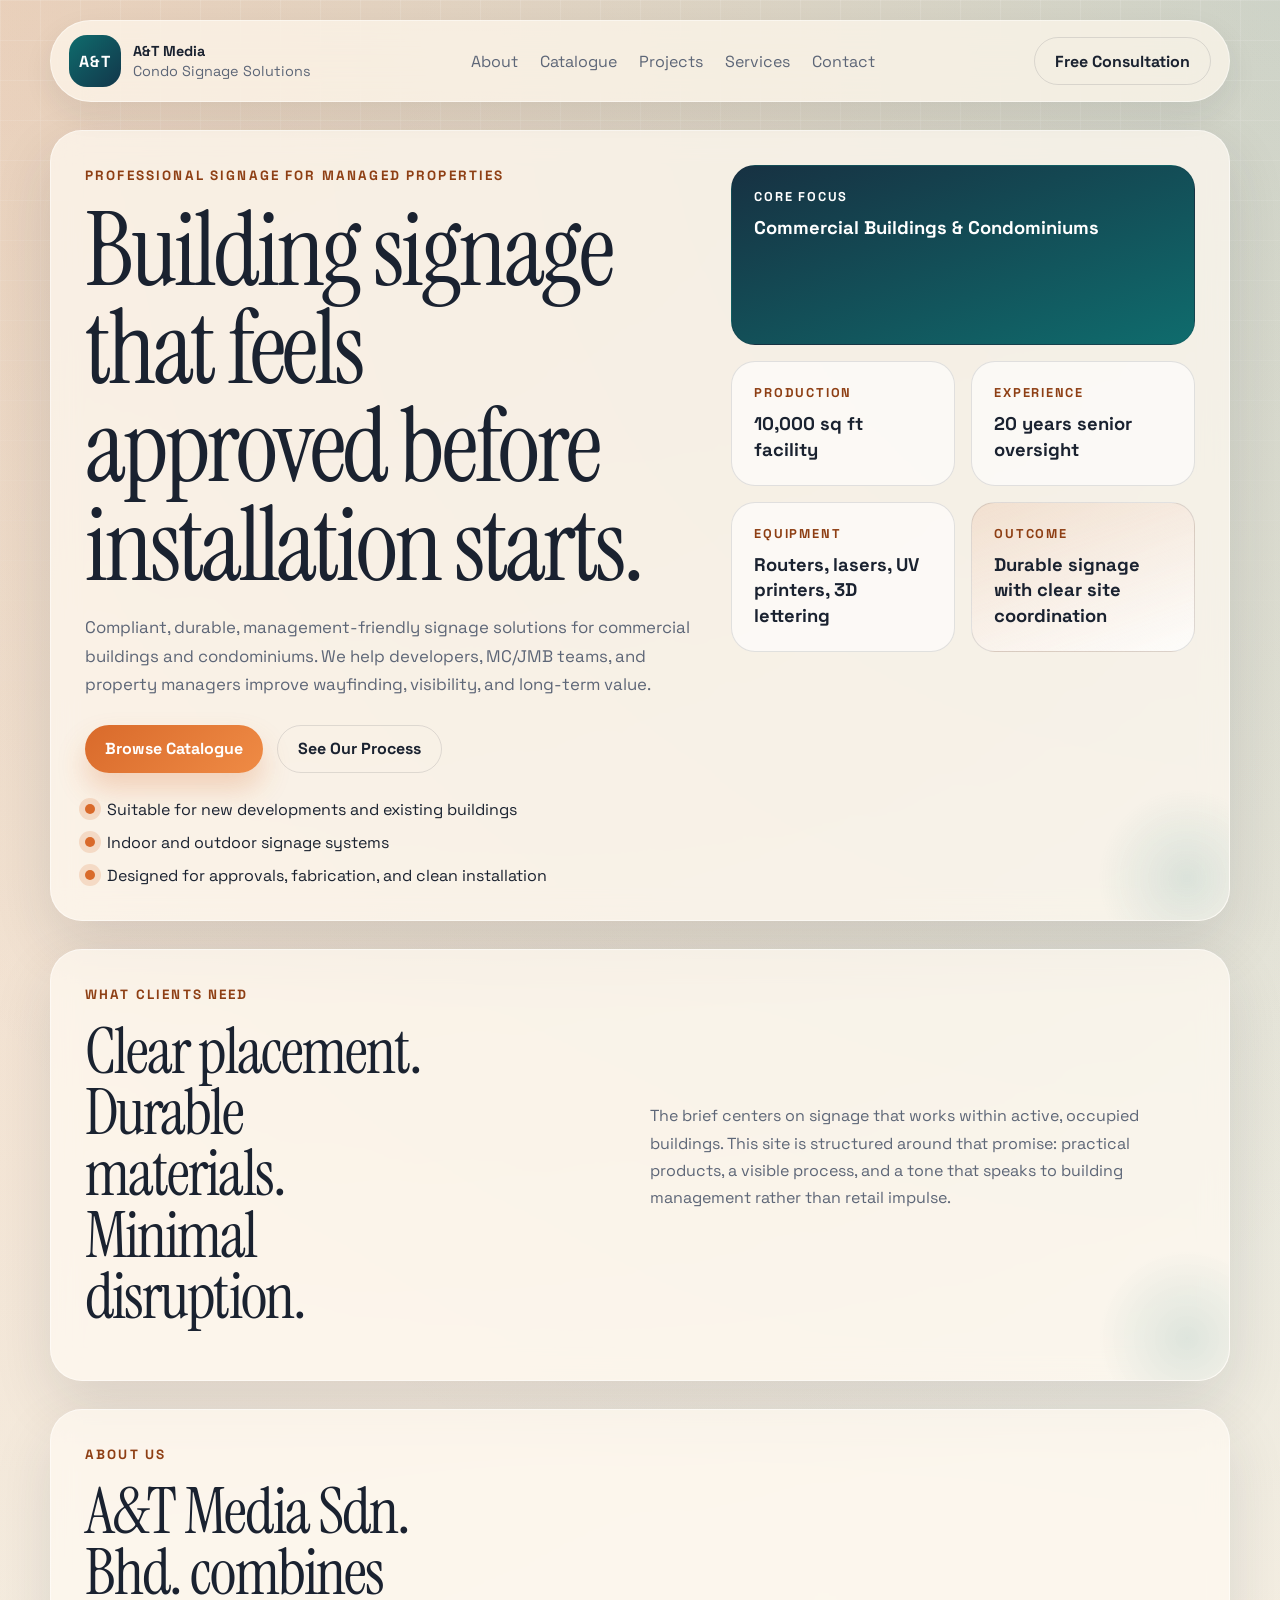
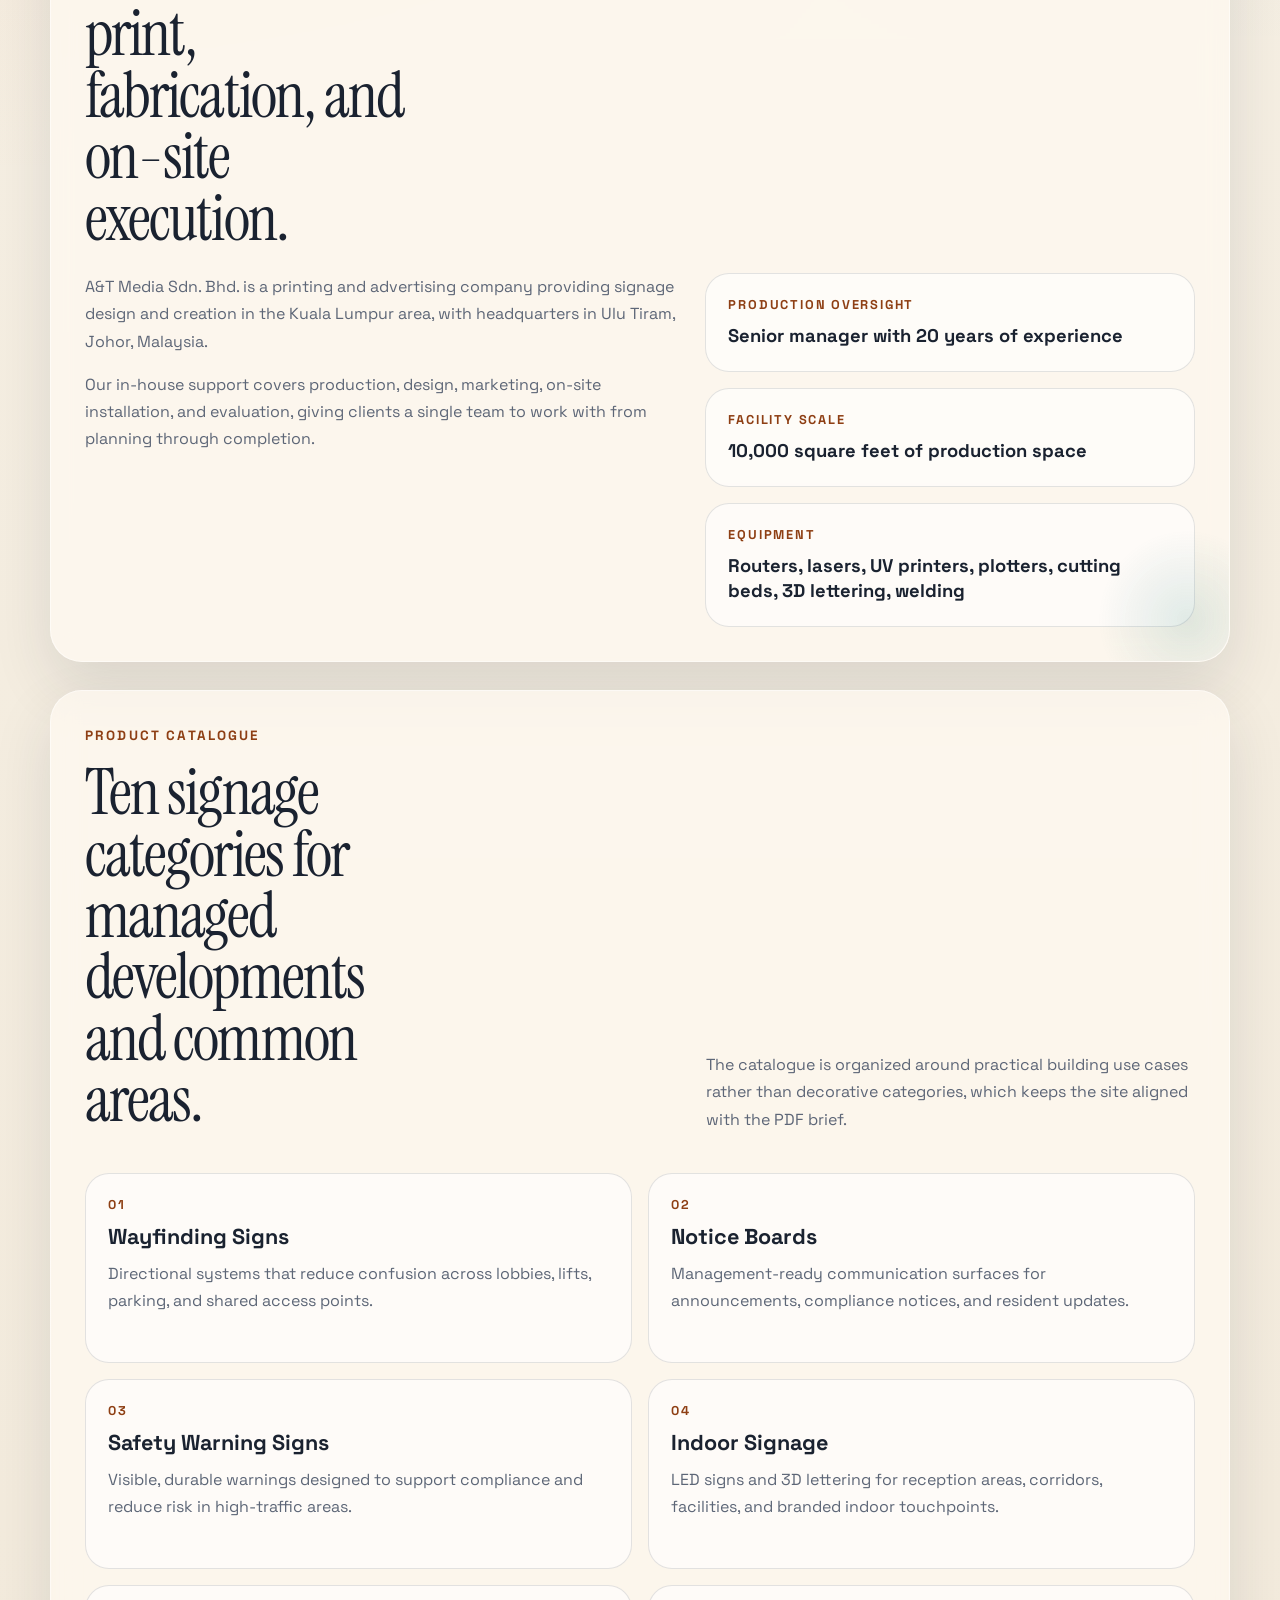
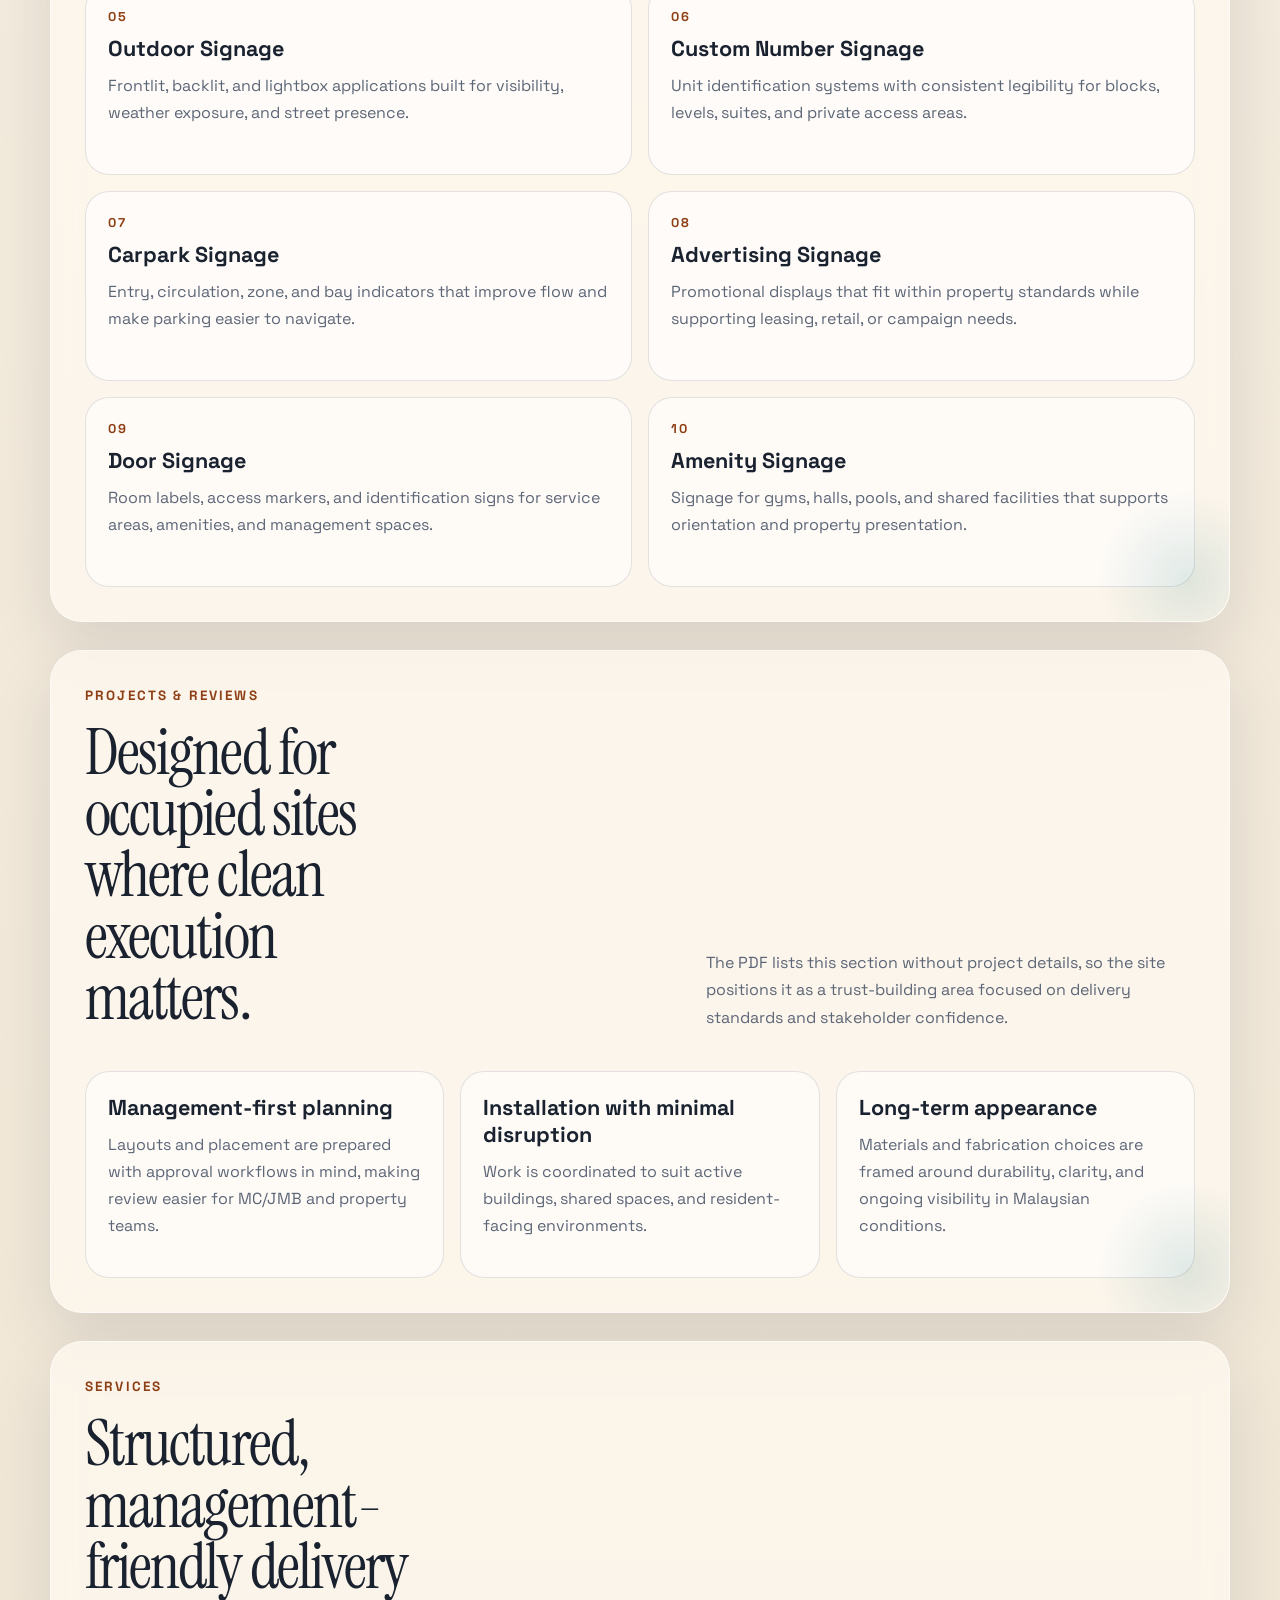
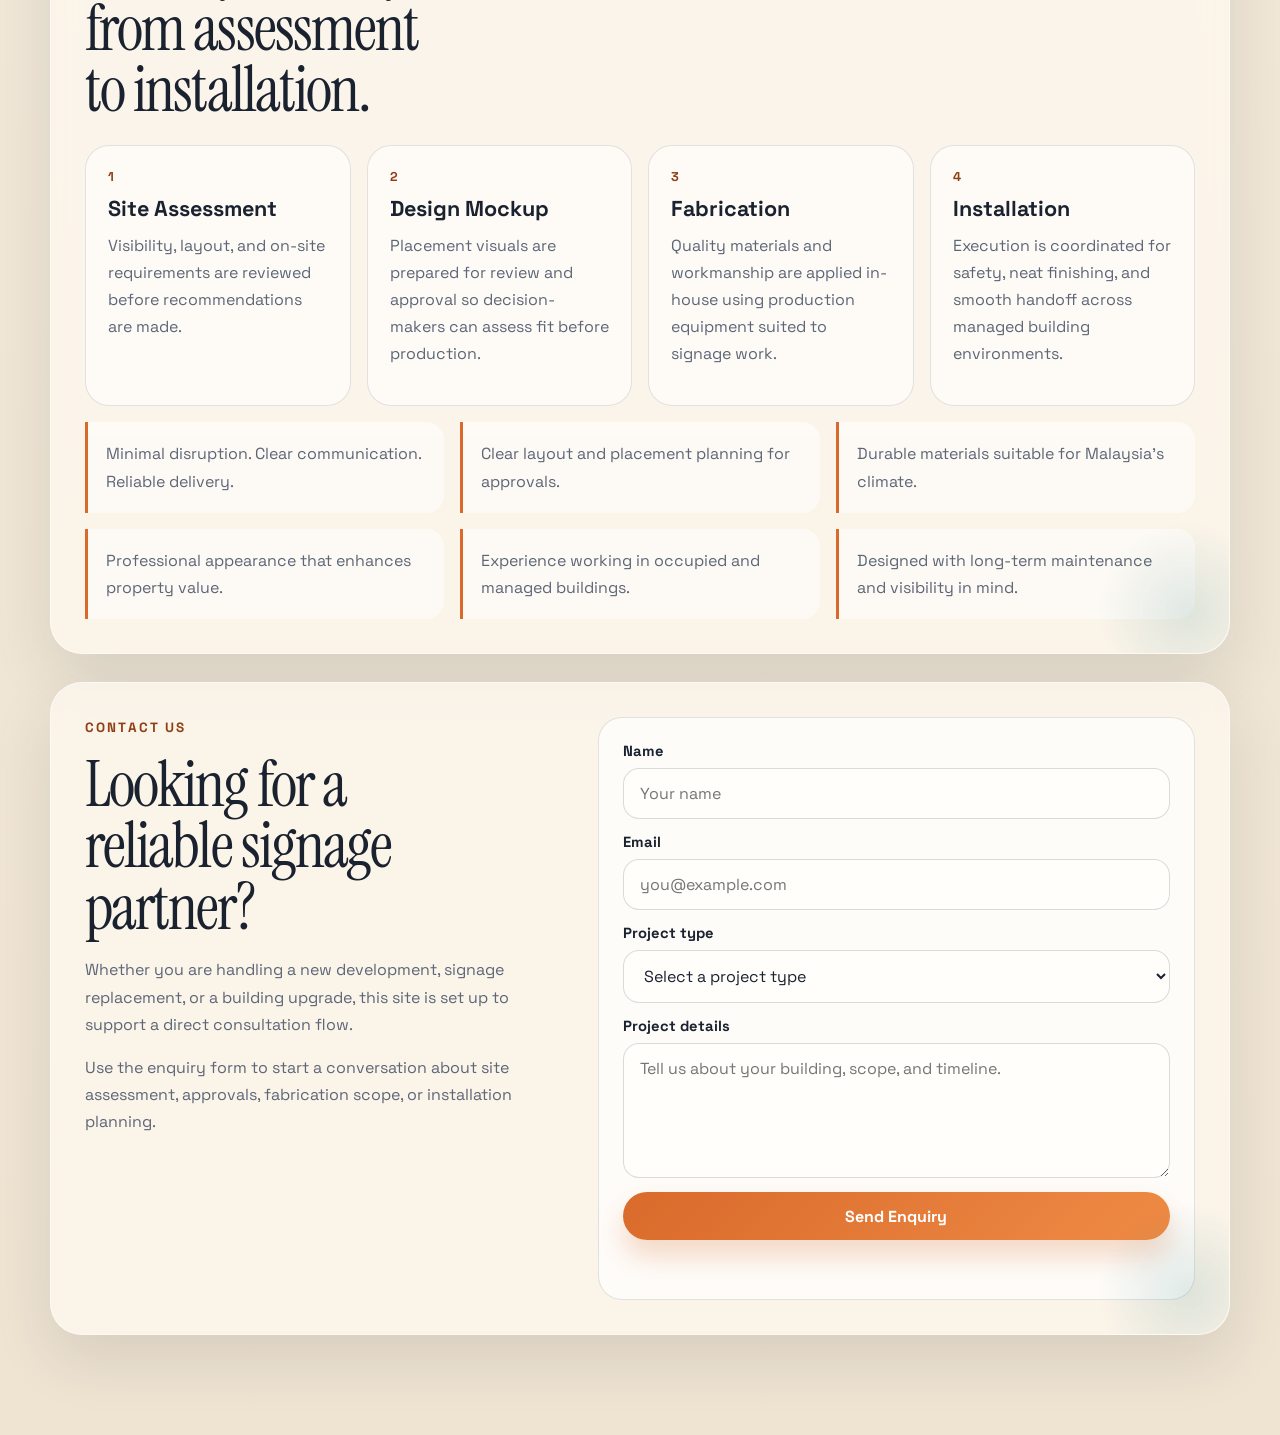
==== index.html @ e2811e8e "Add initial website files for Condo Signage Solutions, including HTML structure, CSS styles, and Jav" ====
<!DOCTYPE html>
<html lang="en">
<head>
    <meta charset="UTF-8">
    <meta name="viewport" content="width=device-width, initial-scale=1.0">
    <title>A&T Media | Condo Signage Solutions</title>
    <meta
        name="description"
        content="Professional building signage solutions for commercial buildings and condominiums by A&T Media Sdn. Bhd."
    >
    <link rel="preconnect" href="https://fonts.googleapis.com">
    <link rel="preconnect" href="https://fonts.gstatic.com" crossorigin>
    <link href="https://fonts.googleapis.com/css2?family=Space+Grotesk:wght@400;500;700&family=Instrument+Serif:ital@0;1&display=swap" rel="stylesheet">
    <link rel="stylesheet" href="styles.css">
</head>
<body>
    <div class="site-shell">
        <header class="topbar">
            <a class="brand" href="#home" aria-label="A&T Media home">
                <span class="brand-mark">A&amp;T</span>
                <span class="brand-copy">
                    <strong>A&amp;T Media</strong>
                    <span>Condo Signage Solutions</span>
                </span>
            </a>

            <nav class="nav" aria-label="Primary navigation">
                <a href="#about">About</a>
                <a href="#catalogue">Catalogue</a>
                <a href="#projects">Projects</a>
                <a href="#services">Services</a>
                <a href="#contact">Contact</a>
            </nav>

            <a class="button button-ghost" href="#contact">Free Consultation</a>
        </header>

        <main>
            <section class="hero section" id="home">
                <div class="hero-copy">
                    <p class="eyebrow">Professional signage for managed properties</p>
                    <h1>Building signage that feels approved before installation starts.</h1>
                    <p class="hero-text">
                        Compliant, durable, management-friendly signage solutions for commercial
                        buildings and condominiums. We help developers, MC/JMB teams, and
                        property managers improve wayfinding, visibility, and long-term value.
                    </p>

                    <div class="hero-actions">
                        <a class="button" href="#catalogue">Browse Catalogue</a>
                        <a class="button button-secondary" href="#services">See Our Process</a>
                    </div>

                    <ul class="hero-points" aria-label="Key advantages">
                        <li>Suitable for new developments and existing buildings</li>
                        <li>Indoor and outdoor signage systems</li>
                        <li>Designed for approvals, fabrication, and clean installation</li>
                    </ul>
                </div>

                <aside class="hero-panel" aria-label="Capabilities summary">
                    <div class="hero-card hero-card-primary">
                        <span>Core Focus</span>
                        <strong>Commercial Buildings &amp; Condominiums</strong>
                    </div>
                    <div class="hero-grid">
                        <div class="hero-card">
                            <span>Production</span>
                            <strong>10,000 sq ft facility</strong>
                        </div>
                        <div class="hero-card">
                            <span>Experience</span>
                            <strong>20 years senior oversight</strong>
                        </div>
                        <div class="hero-card">
                            <span>Equipment</span>
                            <strong>Routers, lasers, UV printers, 3D lettering</strong>
                        </div>
                        <div class="hero-card accent-card">
                            <span>Outcome</span>
                            <strong>Durable signage with clear site coordination</strong>
                        </div>
                    </div>
                </aside>
            </section>

            <section class="section intro-band">
                <div>
                    <p class="eyebrow">What clients need</p>
                    <h2>Clear placement. Durable materials. Minimal disruption.</h2>
                </div>
                <p>
                    The brief centers on signage that works within active, occupied buildings.
                    This site is structured around that promise: practical products, a visible
                    process, and a tone that speaks to building management rather than retail impulse.
                </p>
            </section>

            <section class="section about" id="about">
                <div class="section-heading">
                    <p class="eyebrow">About Us</p>
                    <h2>A&amp;T Media Sdn. Bhd. combines print, fabrication, and on-site execution.</h2>
                </div>

                <div class="about-layout">
                    <div class="about-copy">
                        <p>
                            A&amp;T Media Sdn. Bhd. is a printing and advertising company providing
                            signage design and creation in the Kuala Lumpur area, with headquarters
                            in Ulu Tiram, Johor, Malaysia.
                        </p>
                        <p>
                            Our in-house support covers production, design, marketing, on-site
                            installation, and evaluation, giving clients a single team to work with
                            from planning through completion.
                        </p>
                    </div>

                    <div class="stat-stack">
                        <article class="stat-card">
                            <span>Production oversight</span>
                            <strong>Senior manager with 20 years of experience</strong>
                        </article>
                        <article class="stat-card">
                            <span>Facility scale</span>
                            <strong>10,000 square feet of production space</strong>
                        </article>
                        <article class="stat-card">
                            <span>Equipment</span>
                            <strong>Routers, lasers, UV printers, plotters, cutting beds, 3D lettering, welding</strong>
                        </article>
                    </div>
                </div>
            </section>

            <section class="section catalogue" id="catalogue">
                <div class="section-heading split-heading">
                    <div>
                        <p class="eyebrow">Product Catalogue</p>
                        <h2>Ten signage categories for managed developments and common areas.</h2>
                    </div>
                    <p>
                        The catalogue is organized around practical building use cases rather than
                        decorative categories, which keeps the site aligned with the PDF brief.
                    </p>
                </div>

                <div class="catalogue-grid">
                    <article class="catalogue-card">
                        <span>01</span>
                        <h3>Wayfinding Signs</h3>
                        <p>Directional systems that reduce confusion across lobbies, lifts, parking, and shared access points.</p>
                    </article>
                    <article class="catalogue-card">
                        <span>02</span>
                        <h3>Notice Boards</h3>
                        <p>Management-ready communication surfaces for announcements, compliance notices, and resident updates.</p>
                    </article>
                    <article class="catalogue-card">
                        <span>03</span>
                        <h3>Safety Warning Signs</h3>
                        <p>Visible, durable warnings designed to support compliance and reduce risk in high-traffic areas.</p>
                    </article>
                    <article class="catalogue-card">
                        <span>04</span>
                        <h3>Indoor Signage</h3>
                        <p>LED signs and 3D lettering for reception areas, corridors, facilities, and branded indoor touchpoints.</p>
                    </article>
                    <article class="catalogue-card">
                        <span>05</span>
                        <h3>Outdoor Signage</h3>
                        <p>Frontlit, backlit, and lightbox applications built for visibility, weather exposure, and street presence.</p>
                    </article>
                    <article class="catalogue-card">
                        <span>06</span>
                        <h3>Custom Number Signage</h3>
                        <p>Unit identification systems with consistent legibility for blocks, levels, suites, and private access areas.</p>
                    </article>
                    <article class="catalogue-card">
                        <span>07</span>
                        <h3>Carpark Signage</h3>
                        <p>Entry, circulation, zone, and bay indicators that improve flow and make parking easier to navigate.</p>
                    </article>
                    <article class="catalogue-card">
                        <span>08</span>
                        <h3>Advertising Signage</h3>
                        <p>Promotional displays that fit within property standards while supporting leasing, retail, or campaign needs.</p>
                    </article>
                    <article class="catalogue-card">
                        <span>09</span>
                        <h3>Door Signage</h3>
                        <p>Room labels, access markers, and identification signs for service areas, amenities, and management spaces.</p>
                    </article>
                    <article class="catalogue-card">
                        <span>10</span>
                        <h3>Amenity Signage</h3>
                        <p>Signage for gyms, halls, pools, and shared facilities that supports orientation and property presentation.</p>
                    </article>
                </div>
            </section>

            <section class="section projects" id="projects">
                <div class="section-heading split-heading">
                    <div>
                        <p class="eyebrow">Projects &amp; Reviews</p>
                        <h2>Designed for occupied sites where clean execution matters.</h2>
                    </div>
                    <p>
                        The PDF lists this section without project details, so the site positions it as
                        a trust-building area focused on delivery standards and stakeholder confidence.
                    </p>
                </div>

                <div class="review-grid">
                    <article class="review-card">
                        <h3>Management-first planning</h3>
                        <p>Layouts and placement are prepared with approval workflows in mind, making review easier for MC/JMB and property teams.</p>
                    </article>
                    <article class="review-card">
                        <h3>Installation with minimal disruption</h3>
                        <p>Work is coordinated to suit active buildings, shared spaces, and resident-facing environments.</p>
                    </article>
                    <article class="review-card">
                        <h3>Long-term appearance</h3>
                        <p>Materials and fabrication choices are framed around durability, clarity, and ongoing visibility in Malaysian conditions.</p>
                    </article>
                </div>
            </section>

            <section class="section services" id="services">
                <div class="section-heading">
                    <p class="eyebrow">Services</p>
                    <h2>Structured, management-friendly delivery from assessment to installation.</h2>
                </div>

                <div class="process-list">
                    <article class="process-card">
                        <span>1</span>
                        <h3>Site Assessment</h3>
                        <p>Visibility, layout, and on-site requirements are reviewed before recommendations are made.</p>
                    </article>
                    <article class="process-card">
                        <span>2</span>
                        <h3>Design Mockup</h3>
                        <p>Placement visuals are prepared for review and approval so decision-makers can assess fit before production.</p>
                    </article>
                    <article class="process-card">
                        <span>3</span>
                        <h3>Fabrication</h3>
                        <p>Quality materials and workmanship are applied in-house using production equipment suited to signage work.</p>
                    </article>
                    <article class="process-card">
                        <span>4</span>
                        <h3>Installation</h3>
                        <p>Execution is coordinated for safety, neat finishing, and smooth handoff across managed building environments.</p>
                    </article>
                </div>

                <div class="service-points">
                    <p>Minimal disruption. Clear communication. Reliable delivery.</p>
                    <p>Clear layout and placement planning for approvals.</p>
                    <p>Durable materials suitable for Malaysia's climate.</p>
                    <p>Professional appearance that enhances property value.</p>
                    <p>Experience working in occupied and managed buildings.</p>
                    <p>Designed with long-term maintenance and visibility in mind.</p>
                </div>
            </section>

            <section class="section contact" id="contact">
                <div class="contact-panel">
                    <div class="contact-copy">
                        <p class="eyebrow">Contact Us</p>
                        <h2>Looking for a reliable signage partner?</h2>
                        <p>
                            Whether you are handling a new development, signage replacement, or a
                            building upgrade, this site is set up to support a direct consultation flow.
                        </p>
                        <p>
                            Use the enquiry form to start a conversation about site assessment,
                            approvals, fabrication scope, or installation planning.
                        </p>
                    </div>

                    <form class="contact-form" id="enquiry-form">
                        <label>
                            <span>Name</span>
                            <input type="text" name="name" placeholder="Your name" required>
                        </label>
                        <label>
                            <span>Email</span>
                            <input type="email" name="email" placeholder="you@example.com" required>
                        </label>
                        <label>
                            <span>Project type</span>
                            <select name="projectType" required>
                                <option value="">Select a project type</option>
                                <option>New development</option>
                                <option>Replacement signage</option>
                                <option>Building upgrade</option>
                                <option>Wayfinding improvement</option>
                            </select>
                        </label>
                        <label>
                            <span>Project details</span>
                            <textarea name="details" rows="5" placeholder="Tell us about your building, scope, and timeline." required></textarea>
                        </label>
                        <button class="button" type="submit">Send Enquiry</button>
                        <p class="form-note" id="form-note" aria-live="polite"></p>
                    </form>
                </div>
            </section>
        </main>
    </div>

    <script src="script.js"></script>
</body>
</html>
---- styles.css ----
:root {
    --bg: #f5efe4;
    --surface: rgba(255, 250, 242, 0.72);
    --surface-strong: #fff8ee;
    --ink: #1a2230;
    --muted: #5d6677;
    --line: rgba(26, 34, 48, 0.12);
    --accent: #d96a2b;
    --accent-deep: #8e3f14;
    --accent-soft: #f3c8a7;
    --teal: #0f6c6d;
    --shadow: 0 24px 60px rgba(31, 41, 55, 0.12);
    --radius-xl: 32px;
    --radius-lg: 24px;
    --radius-md: 18px;
    --max-width: 1180px;
}

* {
    box-sizing: border-box;
}

html {
    scroll-behavior: smooth;
}

body {
    margin: 0;
    font-family: "Space Grotesk", "Segoe UI", sans-serif;
    color: var(--ink);
    background:
        radial-gradient(circle at top left, rgba(217, 106, 43, 0.22), transparent 28%),
        radial-gradient(circle at top right, rgba(15, 108, 109, 0.18), transparent 26%),
        linear-gradient(180deg, #f7f2e8 0%, #efe4d2 100%);
}

body::before {
    content: "";
    position: fixed;
    inset: 0;
    background-image:
        linear-gradient(rgba(255, 255, 255, 0.24) 1px, transparent 1px),
        linear-gradient(90deg, rgba(255, 255, 255, 0.24) 1px, transparent 1px);
    background-size: 40px 40px;
    mask-image: linear-gradient(180deg, rgba(0, 0, 0, 0.55), transparent 88%);
    pointer-events: none;
}

a {
    color: inherit;
    text-decoration: none;
}

button,
input,
select,
textarea {
    font: inherit;
}

.site-shell {
    width: min(calc(100% - 32px), var(--max-width));
    margin: 0 auto;
    padding: 20px 0 72px;
}

.topbar {
    position: sticky;
    top: 12px;
    z-index: 10;
    display: flex;
    align-items: center;
    justify-content: space-between;
    gap: 18px;
    padding: 14px 18px;
    margin-bottom: 28px;
    border: 1px solid rgba(255, 255, 255, 0.45);
    border-radius: 999px;
    background: rgba(255, 248, 238, 0.72);
    backdrop-filter: blur(18px);
    box-shadow: 0 12px 30px rgba(31, 41, 55, 0.08);
}

.brand {
    display: inline-flex;
    align-items: center;
    gap: 12px;
}

.brand-mark {
    display: grid;
    place-items: center;
    width: 52px;
    height: 52px;
    border-radius: 18px;
    background: linear-gradient(135deg, var(--teal), #12364a);
    color: #fff;
    font-weight: 700;
    letter-spacing: 0.08em;
}

.brand-copy {
    display: flex;
    flex-direction: column;
    gap: 2px;
    font-size: 0.9rem;
}

.brand-copy span {
    color: var(--muted);
}

.nav {
    display: inline-flex;
    align-items: center;
    gap: 22px;
    color: var(--muted);
}

.nav a {
    position: relative;
}

.nav a::after {
    content: "";
    position: absolute;
    left: 0;
    bottom: -6px;
    width: 100%;
    height: 2px;
    background: var(--accent);
    transform: scaleX(0);
    transform-origin: left;
    transition: transform 180ms ease;
}

.nav a:hover::after,
.nav a:focus-visible::after {
    transform: scaleX(1);
}

.button {
    display: inline-flex;
    align-items: center;
    justify-content: center;
    gap: 10px;
    min-height: 48px;
    padding: 0 20px;
    border: 0;
    border-radius: 999px;
    background: linear-gradient(135deg, var(--accent), #ef8b45);
    color: #fff;
    font-weight: 700;
    cursor: pointer;
    box-shadow: 0 16px 28px rgba(217, 106, 43, 0.25);
    transition: transform 180ms ease, box-shadow 180ms ease;
}

.button:hover,
.button:focus-visible {
    transform: translateY(-1px);
    box-shadow: 0 20px 30px rgba(217, 106, 43, 0.3);
}

.button-secondary,
.button-ghost {
    background: transparent;
    color: var(--ink);
    border: 1px solid var(--line);
    box-shadow: none;
}

.section {
    position: relative;
    margin-bottom: 28px;
    padding: 34px;
    border: 1px solid rgba(255, 255, 255, 0.5);
    border-radius: var(--radius-xl);
    background: var(--surface);
    backdrop-filter: blur(14px);
    box-shadow: var(--shadow);
    overflow: hidden;
}

.section::after {
    content: "";
    position: absolute;
    inset: auto -48px -48px auto;
    width: 180px;
    height: 180px;
    border-radius: 50%;
    background: radial-gradient(circle, rgba(15, 108, 109, 0.12), transparent 70%);
}

.hero {
    display: grid;
    grid-template-columns: 1.2fr 0.9fr;
    gap: 28px;
    min-height: 72vh;
    align-items: stretch;
}

.hero-copy,
.hero-panel,
.contact-panel,
.catalogue-card,
.review-card,
.process-card,
.stat-card,
.intro-band {
    animation: rise 700ms ease both;
}

.eyebrow {
    margin: 0 0 14px;
    color: var(--accent-deep);
    font-size: 0.84rem;
    font-weight: 700;
    letter-spacing: 0.16em;
    text-transform: uppercase;
}

h1,
h2,
h3,
p {
    margin-top: 0;
}

h1,
h2 {
    max-width: 12ch;
    font-family: "Instrument Serif", Georgia, serif;
    font-weight: 400;
    line-height: 0.96;
    letter-spacing: -0.03em;
}

h1 {
    margin-bottom: 18px;
    font-size: clamp(3.2rem, 8vw, 6.5rem);
}

h2 {
    margin-bottom: 18px;
    font-size: clamp(2.2rem, 5vw, 4rem);
}

h3 {
    margin-bottom: 10px;
    font-size: 1.2rem;
}

p {
    color: var(--muted);
    line-height: 1.7;
}

.hero-text {
    max-width: 62ch;
    font-size: 1.05rem;
}

.hero-actions {
    display: flex;
    flex-wrap: wrap;
    gap: 14px;
    margin: 26px 0;
}

.hero-points {
    display: grid;
    gap: 12px;
    padding: 0;
    margin: 0;
    list-style: none;
}

.hero-points li {
    display: flex;
    align-items: center;
    gap: 12px;
    color: var(--ink);
}

.hero-points li::before {
    content: "";
    width: 10px;
    height: 10px;
    border-radius: 50%;
    background: var(--accent);
    box-shadow: 0 0 0 6px rgba(217, 106, 43, 0.18);
}

.hero-panel {
    display: grid;
    gap: 16px;
    align-content: start;
}

.hero-grid {
    display: grid;
    grid-template-columns: repeat(2, minmax(0, 1fr));
    gap: 16px;
}

.hero-card,
.stat-card,
.catalogue-card,
.review-card,
.process-card {
    position: relative;
    padding: 22px;
    border: 1px solid var(--line);
    border-radius: var(--radius-lg);
    background: rgba(255, 255, 255, 0.62);
}

.hero-card span,
.stat-card span,
.catalogue-card span,
.process-card span {
    display: block;
    margin-bottom: 10px;
    color: var(--accent-deep);
    font-size: 0.8rem;
    font-weight: 700;
    letter-spacing: 0.14em;
    text-transform: uppercase;
}

.hero-card strong,
.stat-card strong {
    display: block;
    font-size: 1.15rem;
    line-height: 1.4;
}

.hero-card-primary {
    min-height: 180px;
    background: linear-gradient(160deg, #173142, #0f6c6d);
    color: #fff;
}

.hero-card-primary span,
.hero-card-primary strong {
    color: inherit;
}

.accent-card {
    background: linear-gradient(160deg, rgba(217, 106, 43, 0.12), rgba(255, 255, 255, 0.8));
}

.intro-band {
    display: grid;
    grid-template-columns: 1fr 1fr;
    gap: 20px;
    align-items: center;
}

.section-heading {
    margin-bottom: 24px;
}

.split-heading {
    display: grid;
    grid-template-columns: 1.1fr 0.9fr;
    gap: 24px;
    align-items: end;
}

.about-layout {
    display: grid;
    grid-template-columns: 1.1fr 0.9fr;
    gap: 22px;
}

.stat-stack,
.process-list,
.service-points,
.catalogue-grid,
.review-grid {
    display: grid;
    gap: 16px;
}

.catalogue-grid {
    grid-template-columns: repeat(2, minmax(0, 1fr));
}

.catalogue-card,
.review-card,
.process-card {
    min-height: 190px;
}

.catalogue-card h3,
.review-card h3,
.process-card h3 {
    font-size: 1.35rem;
}

.review-grid,
.process-list {
    grid-template-columns: repeat(3, minmax(0, 1fr));
}

.process-list {
    grid-template-columns: repeat(4, minmax(0, 1fr));
}

.service-points {
    grid-template-columns: repeat(3, minmax(0, 1fr));
    margin-top: 16px;
}

.service-points p {
    margin: 0;
    padding: 18px;
    border-left: 3px solid var(--accent);
    background: rgba(255, 255, 255, 0.55);
    border-radius: 0 18px 18px 0;
}

.contact-panel {
    display: grid;
    grid-template-columns: 0.9fr 1.1fr;
    gap: 24px;
    align-items: start;
}

.contact-form {
    display: grid;
    gap: 14px;
    padding: 24px;
    border: 1px solid var(--line);
    border-radius: var(--radius-lg);
    background: rgba(255, 255, 255, 0.7);
}

.contact-form label {
    display: grid;
    gap: 8px;
}

.contact-form span {
    font-size: 0.92rem;
    font-weight: 700;
    color: var(--ink);
}

.contact-form input,
.contact-form select,
.contact-form textarea {
    width: 100%;
    padding: 14px 16px;
    border: 1px solid rgba(26, 34, 48, 0.16);
    border-radius: 16px;
    background: #fffefb;
    color: var(--ink);
}

.contact-form input:focus,
.contact-form select:focus,
.contact-form textarea:focus {
    outline: 2px solid rgba(15, 108, 109, 0.18);
    border-color: var(--teal);
}

.form-note {
    min-height: 1.4em;
    margin: 0;
    font-size: 0.95rem;
    color: var(--teal);
}

@keyframes rise {
    from {
        opacity: 0;
        transform: translateY(20px);
    }

    to {
        opacity: 1;
        transform: translateY(0);
    }
}

@media (max-width: 1080px) {
    .hero,
    .split-heading,
    .about-layout,
    .contact-panel,
    .intro-band {
        grid-template-columns: 1fr;
    }

    .review-grid,
    .process-list,
    .service-points {
        grid-template-columns: repeat(2, minmax(0, 1fr));
    }
}

@media (max-width: 840px) {
    .site-shell {
        width: min(calc(100% - 20px), var(--max-width));
    }

    .topbar {
        flex-wrap: wrap;
        border-radius: 28px;
    }

    .nav {
        flex-wrap: wrap;
        justify-content: center;
        width: 100%;
    }

    .hero-grid,
    .catalogue-grid,
    .review-grid,
    .process-list,
    .service-points {
        grid-template-columns: 1fr;
    }

    .section {
        padding: 24px;
        border-radius: 26px;
    }

    h1 {
        max-width: none;
    }
}

@media (prefers-reduced-motion: reduce) {
    html {
        scroll-behavior: auto;
    }

    *,
    *::before,
    *::after {
        animation: none !important;
        transition: none !important;
    }
}
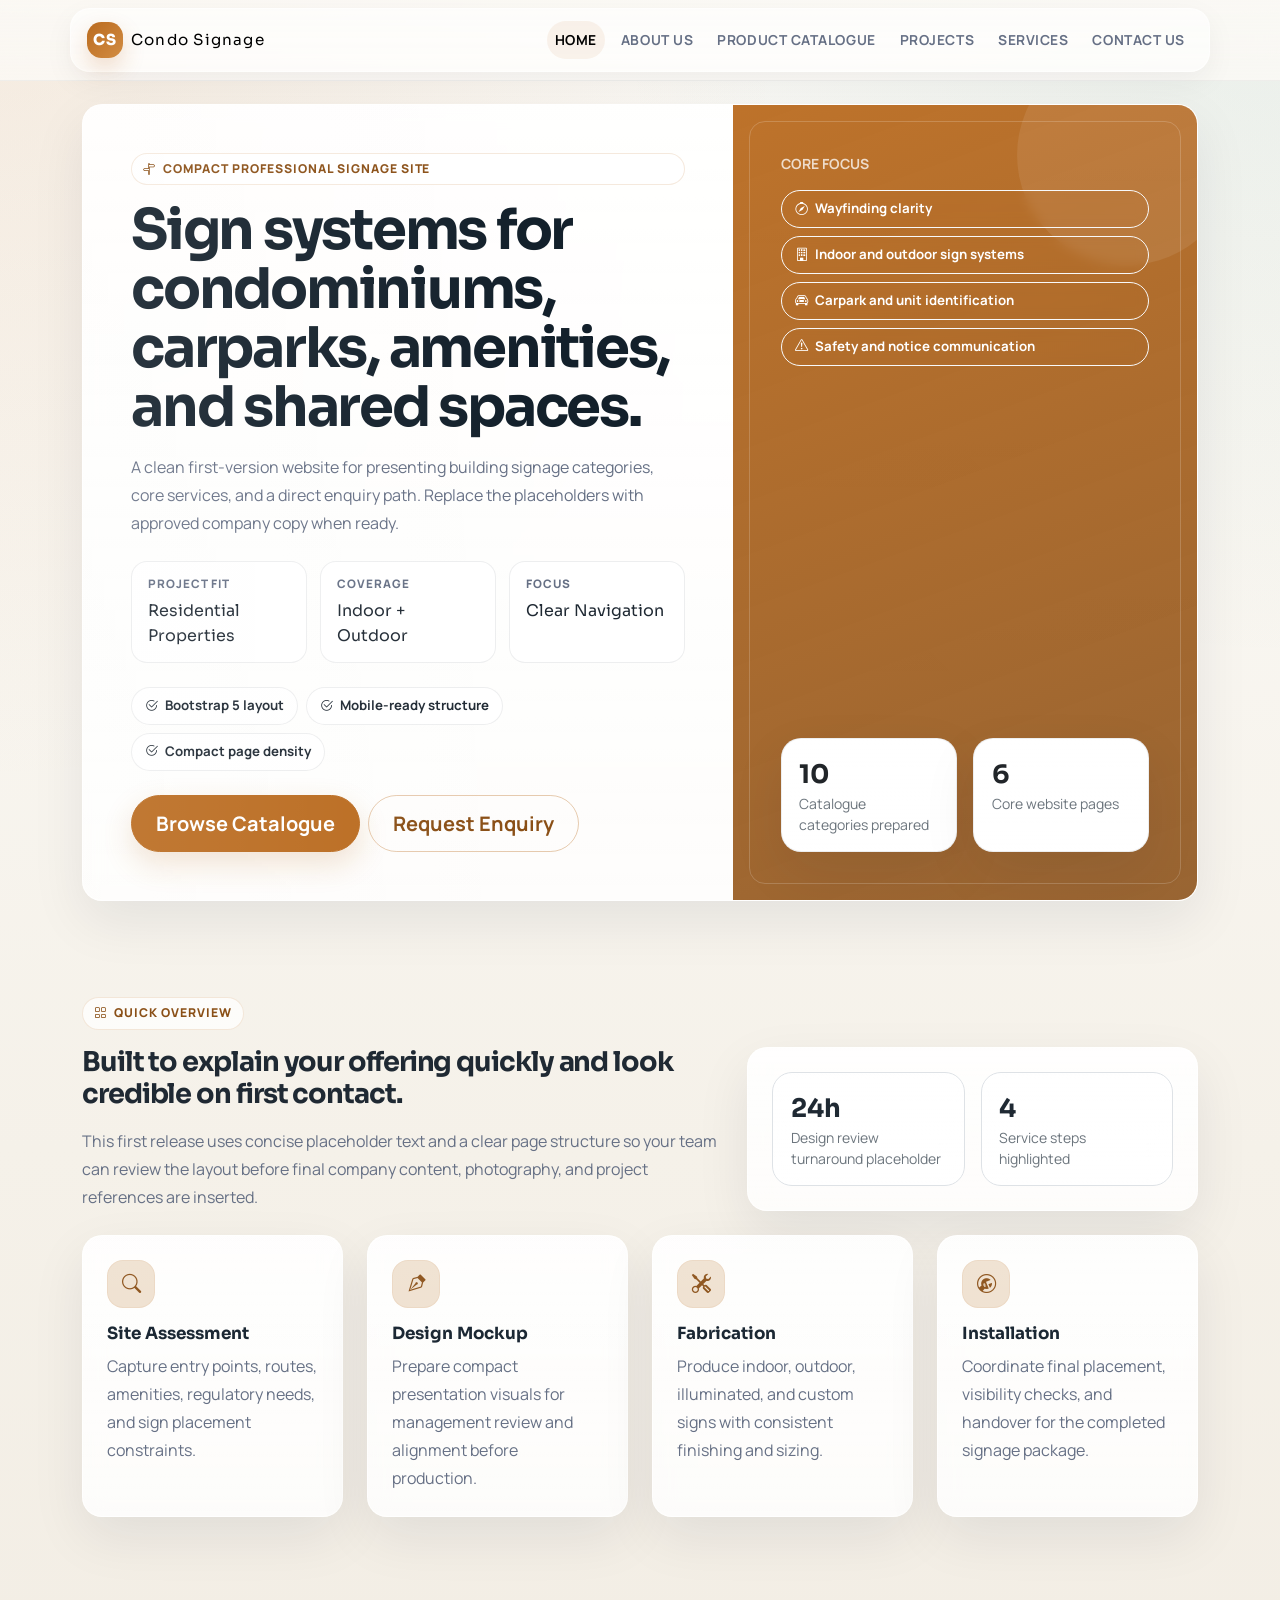
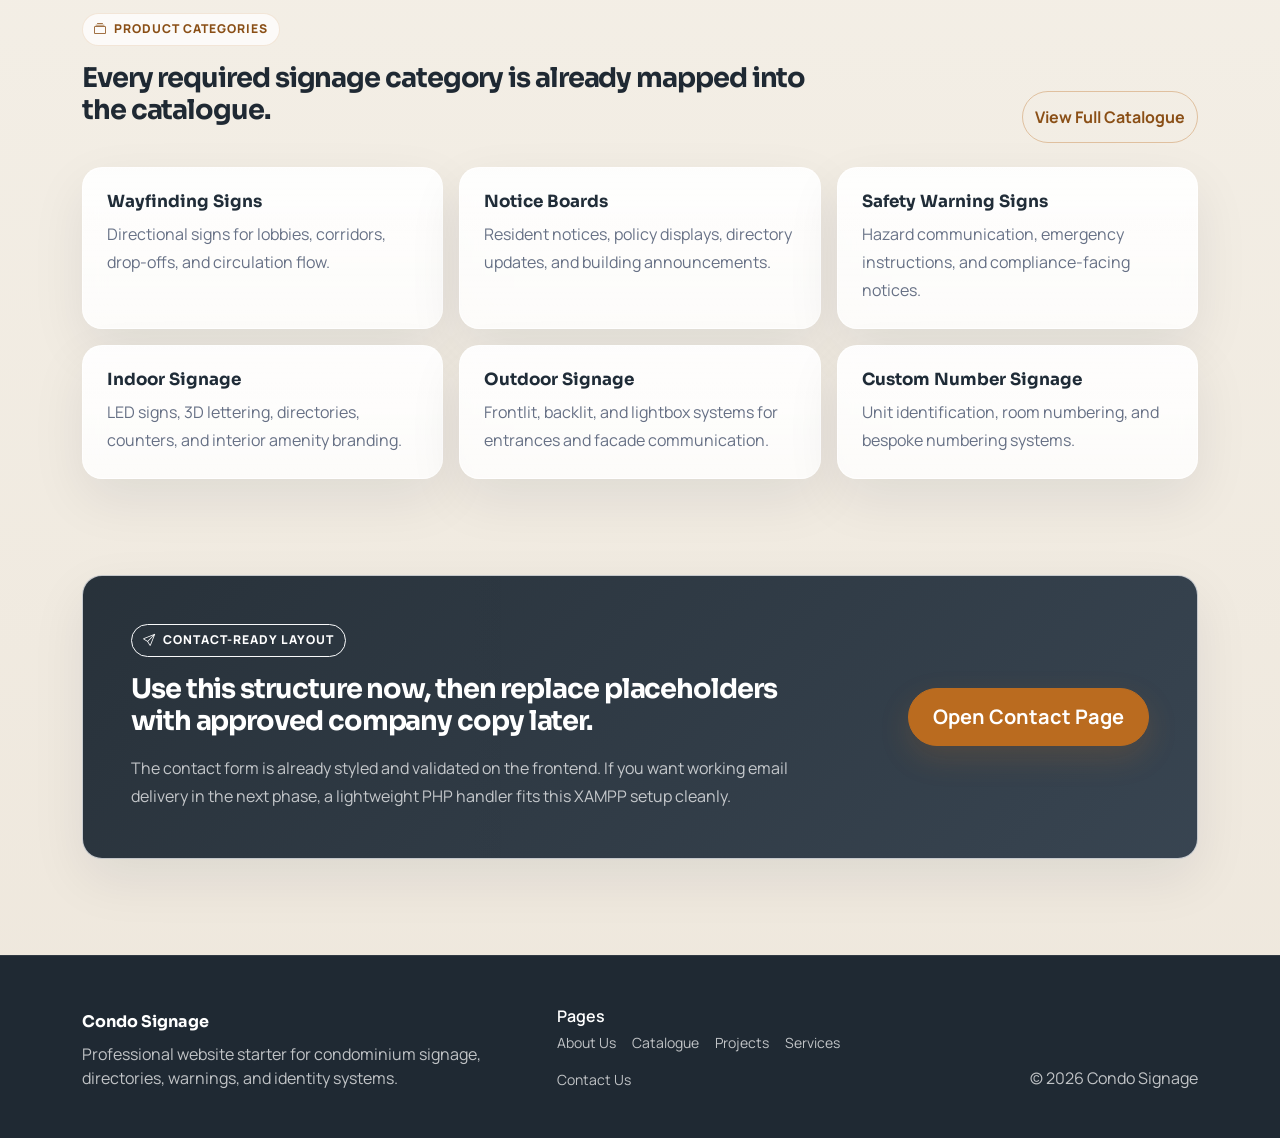
==== commit 36a46d40: "Add product catalogue, contact, projects, and services pages with JavaScript enhancements for naviga" ====
--- a/index.html
+++ b/index.html
@@ -3,315 +3,224 @@
 <head>
     <meta charset="UTF-8">
     <meta name="viewport" content="width=device-width, initial-scale=1.0">
-    <title>A&T Media | Condo Signage Solutions</title>
-    <meta
-        name="description"
-        content="Professional building signage solutions for commercial buildings and condominiums by A&T Media Sdn. Bhd."
-    >
+    <title>Condo Signage | Professional Sign Systems</title>
+    <meta name="description" content="Compact professional website for condominium signage, wayfinding systems, warning signs, and custom sign fabrication.">
     <link rel="preconnect" href="https://fonts.googleapis.com">
     <link rel="preconnect" href="https://fonts.gstatic.com" crossorigin>
-    <link href="https://fonts.googleapis.com/css2?family=Space+Grotesk:wght@400;500;700&family=Instrument+Serif:ital@0;1&display=swap" rel="stylesheet">
-    <link rel="stylesheet" href="styles.css">
+    <link href="https://fonts.googleapis.com/css2?family=Manrope:wght@400;500;600;700;800&family=Sora:wght@600;700;800&display=swap" rel="stylesheet">
+    <link href="https://cdn.jsdelivr.net/npm/bootstrap@5.3.3/dist/css/bootstrap.min.css" rel="stylesheet" integrity="sha384-QWTKZyjpPEjISv5WaRU9OFeRpok6YctnYmDr5pNlyT2bRjXh0JMhjY6hW+ALEwIH" crossorigin="anonymous">
+    <link href="https://cdn.jsdelivr.net/npm/bootstrap-icons@1.11.3/font/bootstrap-icons.min.css" rel="stylesheet">
+    <link href="assets/css/site.css" rel="stylesheet">
 </head>
-<body>
-    <div class="site-shell">
-        <header class="topbar">
-            <a class="brand" href="#home" aria-label="A&T Media home">
-                <span class="brand-mark">A&amp;T</span>
-                <span class="brand-copy">
-                    <strong>A&amp;T Media</strong>
-                    <span>Condo Signage Solutions</span>
-                </span>
+<body data-page="home">
+    <nav class="navbar navbar-expand-lg fixed-top site-navbar">
+        <div class="container py-2">
+            <a class="navbar-brand d-flex align-items-center gap-2" href="index.html">
+                <span class="brand-mark">CS</span>
+                <span>Condo Signage</span>
             </a>
-
-            <nav class="nav" aria-label="Primary navigation">
-                <a href="#about">About</a>
-                <a href="#catalogue">Catalogue</a>
-                <a href="#projects">Projects</a>
-                <a href="#services">Services</a>
-                <a href="#contact">Contact</a>
-            </nav>
-
-            <a class="button button-ghost" href="#contact">Free Consultation</a>
-        </header>
-
-        <main>
-            <section class="hero section" id="home">
-                <div class="hero-copy">
-                    <p class="eyebrow">Professional signage for managed properties</p>
-                    <h1>Building signage that feels approved before installation starts.</h1>
-                    <p class="hero-text">
-                        Compliant, durable, management-friendly signage solutions for commercial
-                        buildings and condominiums. We help developers, MC/JMB teams, and
-                        property managers improve wayfinding, visibility, and long-term value.
-                    </p>
-
-                    <div class="hero-actions">
-                        <a class="button" href="#catalogue">Browse Catalogue</a>
-                        <a class="button button-secondary" href="#services">See Our Process</a>
-                    </div>
-
-                    <ul class="hero-points" aria-label="Key advantages">
-                        <li>Suitable for new developments and existing buildings</li>
-                        <li>Indoor and outdoor signage systems</li>
-                        <li>Designed for approvals, fabrication, and clean installation</li>
-                    </ul>
-                </div>
-
-                <aside class="hero-panel" aria-label="Capabilities summary">
-                    <div class="hero-card hero-card-primary">
-                        <span>Core Focus</span>
-                        <strong>Commercial Buildings &amp; Condominiums</strong>
-                    </div>
-                    <div class="hero-grid">
-                        <div class="hero-card">
-                            <span>Production</span>
-                            <strong>10,000 sq ft facility</strong>
+            <button class="navbar-toggler border-0 shadow-none" type="button" data-bs-toggle="collapse" data-bs-target="#siteNav" aria-controls="siteNav" aria-expanded="false" aria-label="Toggle navigation">
+                <span class="navbar-toggler-icon"></span>
+            </button>
+            <div class="collapse navbar-collapse" id="siteNav">
+                <ul class="navbar-nav ms-auto align-items-lg-center gap-lg-2">
+                    <li class="nav-item"><a class="nav-link" data-nav="home" href="index.html">Home</a></li>
+                    <li class="nav-item"><a class="nav-link" data-nav="about" href="about.html">About Us</a></li>
+                    <li class="nav-item"><a class="nav-link" data-nav="catalogue" href="catalogue.html">Product Catalogue</a></li>
+                    <li class="nav-item"><a class="nav-link" data-nav="projects" href="projects.html">Projects</a></li>
+                    <li class="nav-item"><a class="nav-link" data-nav="services" href="services.html">Services</a></li>
+                    <li class="nav-item"><a class="nav-link" data-nav="contact" href="contact.html">Contact Us</a></li>
+                </ul>
+            </div>
+        </div>
+    </nav>
+
+    <main class="page-shell">
+        <section class="container pb-4 pb-lg-5">
+            <div class="hero-card">
+                <div class="row g-0 align-items-stretch">
+                    <div class="col-lg-7">
+                        <div class="p-4 p-md-5 h-100 d-flex flex-column justify-content-center">
+                            <span class="eyebrow mb-3"><i class="bi bi-signpost-split"></i> Compact professional signage site</span>
+                            <h1 class="display-title display-4 mb-3">Sign systems for condominiums, carparks, amenities, and shared spaces.</h1>
+                            <p class="lede mb-4">A clean first-version website for presenting building signage categories, core services, and a direct enquiry path. Replace the placeholders with approved company copy when ready.</p>
+                            <div class="hero-meta mb-4">
+                                <div class="hero-meta-item">
+                                    <span class="hero-meta-label">Project Fit</span>
+                                    <span class="hero-meta-value">Residential Properties</span>
+                                </div>
+                                <div class="hero-meta-item">
+                                    <span class="hero-meta-label">Coverage</span>
+                                    <span class="hero-meta-value">Indoor + Outdoor</span>
+                                </div>
+                                <div class="hero-meta-item">
+                                    <span class="hero-meta-label">Focus</span>
+                                    <span class="hero-meta-value">Clear Navigation</span>
+                                </div>
+                            </div>
+                            <div class="d-flex flex-wrap gap-2 mb-4">
+                                <span class="feature-chip"><i class="bi bi-check2-circle"></i> Bootstrap 5 layout</span>
+                                <span class="feature-chip"><i class="bi bi-check2-circle"></i> Mobile-ready structure</span>
+                                <span class="feature-chip"><i class="bi bi-check2-circle"></i> Compact page density</span>
+                            </div>
+                            <div class="d-flex flex-wrap gap-2">
+                                <a class="btn btn-brand btn-lg px-4" href="catalogue.html">Browse Catalogue</a>
+                                <a class="btn btn-outline-brand btn-lg px-4" href="contact.html">Request Enquiry</a>
+                            </div>
                         </div>
-                        <div class="hero-card">
-                            <span>Experience</span>
-                            <strong>20 years senior oversight</strong>
+                    </div>
+                    <div class="col-lg-5">
+                        <div class="hero-visual p-4 p-md-5 d-flex flex-column justify-content-between">
+                            <div class="hero-stack">
+                                <p class="text-uppercase small fw-bold mb-3 opacity-75">Core focus</p>
+                                <div class="d-grid gap-2">
+                                    <span class="detail-pill bg-transparent border border-light text-white"><i class="bi bi-compass"></i> Wayfinding clarity</span>
+                                    <span class="detail-pill bg-transparent border border-light text-white"><i class="bi bi-building"></i> Indoor and outdoor sign systems</span>
+                                    <span class="detail-pill bg-transparent border border-light text-white"><i class="bi bi-car-front"></i> Carpark and unit identification</span>
+                                    <span class="detail-pill bg-transparent border border-light text-white"><i class="bi bi-exclamation-triangle"></i> Safety and notice communication</span>
+                                </div>
+                            </div>
+                            <div class="hero-stack mt-4">
+                                <div class="row g-3">
+                                    <div class="col-6">
+                                        <div class="metric-card bg-white text-dark">
+                                            <div class="metric-value">10</div>
+                                            <p class="mb-0 text-secondary small">Catalogue categories prepared</p>
+                                        </div>
+                                    </div>
+                                    <div class="col-6">
+                                        <div class="metric-card bg-white text-dark">
+                                            <div class="metric-value">6</div>
+                                            <p class="mb-0 text-secondary small">Core website pages</p>
+                                        </div>
+                                    </div>
+                                </div>
+                            </div>
                         </div>
-                        <div class="hero-card">
-                            <span>Equipment</span>
-                            <strong>Routers, lasers, UV printers, 3D lettering</strong>
+                    </div>
+                </div>
+            </div>
+        </section>
+
+        <section class="container py-4 py-lg-5">
+            <div class="row align-items-end g-4 mb-4">
+                <div class="col-lg-7" data-reveal>
+                    <span class="eyebrow mb-3"><i class="bi bi-grid"></i> Quick overview</span>
+                    <h2 class="section-heading mb-3">Built to explain your offering quickly and look credible on first contact.</h2>
+                    <p class="section-copy section-intro mb-0">This first release uses concise placeholder text and a clear page structure so your team can review the layout before final company content, photography, and project references are inserted.</p>
+                </div>
+                <div class="col-lg-5" data-reveal>
+                    <div class="glass-card p-4">
+                        <div class="row g-3">
+                            <div class="col-6">
+                                <div class="metric-card shadow-none bg-transparent border">
+                                    <div class="metric-value">24h</div>
+                                    <p class="mb-0 text-secondary small">Design review turnaround placeholder</p>
+                                </div>
+                            </div>
+                            <div class="col-6">
+                                <div class="metric-card shadow-none bg-transparent border">
+                                    <div class="metric-value">4</div>
+                                    <p class="mb-0 text-secondary small">Service steps highlighted</p>
+                                </div>
+                            </div>
                         </div>
-                        <div class="hero-card accent-card">
-                            <span>Outcome</span>
-                            <strong>Durable signage with clear site coordination</strong>
-                        </div>
-                    </div>
-                </aside>
-            </section>
-
-            <section class="section intro-band">
-                <div>
-                    <p class="eyebrow">What clients need</p>
-                    <h2>Clear placement. Durable materials. Minimal disruption.</h2>
-                </div>
-                <p>
-                    The brief centers on signage that works within active, occupied buildings.
-                    This site is structured around that promise: practical products, a visible
-                    process, and a tone that speaks to building management rather than retail impulse.
-                </p>
-            </section>
-
-            <section class="section about" id="about">
-                <div class="section-heading">
-                    <p class="eyebrow">About Us</p>
-                    <h2>A&amp;T Media Sdn. Bhd. combines print, fabrication, and on-site execution.</h2>
-                </div>
-
-                <div class="about-layout">
-                    <div class="about-copy">
-                        <p>
-                            A&amp;T Media Sdn. Bhd. is a printing and advertising company providing
-                            signage design and creation in the Kuala Lumpur area, with headquarters
-                            in Ulu Tiram, Johor, Malaysia.
-                        </p>
-                        <p>
-                            Our in-house support covers production, design, marketing, on-site
-                            installation, and evaluation, giving clients a single team to work with
-                            from planning through completion.
-                        </p>
-                    </div>
-
-                    <div class="stat-stack">
-                        <article class="stat-card">
-                            <span>Production oversight</span>
-                            <strong>Senior manager with 20 years of experience</strong>
-                        </article>
-                        <article class="stat-card">
-                            <span>Facility scale</span>
-                            <strong>10,000 square feet of production space</strong>
-                        </article>
-                        <article class="stat-card">
-                            <span>Equipment</span>
-                            <strong>Routers, lasers, UV printers, plotters, cutting beds, 3D lettering, welding</strong>
-                        </article>
-                    </div>
-                </div>
-            </section>
-
-            <section class="section catalogue" id="catalogue">
-                <div class="section-heading split-heading">
-                    <div>
-                        <p class="eyebrow">Product Catalogue</p>
-                        <h2>Ten signage categories for managed developments and common areas.</h2>
-                    </div>
-                    <p>
-                        The catalogue is organized around practical building use cases rather than
-                        decorative categories, which keeps the site aligned with the PDF brief.
-                    </p>
-                </div>
-
-                <div class="catalogue-grid">
-                    <article class="catalogue-card">
-                        <span>01</span>
-                        <h3>Wayfinding Signs</h3>
-                        <p>Directional systems that reduce confusion across lobbies, lifts, parking, and shared access points.</p>
-                    </article>
-                    <article class="catalogue-card">
-                        <span>02</span>
-                        <h3>Notice Boards</h3>
-                        <p>Management-ready communication surfaces for announcements, compliance notices, and resident updates.</p>
-                    </article>
-                    <article class="catalogue-card">
-                        <span>03</span>
-                        <h3>Safety Warning Signs</h3>
-                        <p>Visible, durable warnings designed to support compliance and reduce risk in high-traffic areas.</p>
-                    </article>
-                    <article class="catalogue-card">
-                        <span>04</span>
-                        <h3>Indoor Signage</h3>
-                        <p>LED signs and 3D lettering for reception areas, corridors, facilities, and branded indoor touchpoints.</p>
-                    </article>
-                    <article class="catalogue-card">
-                        <span>05</span>
-                        <h3>Outdoor Signage</h3>
-                        <p>Frontlit, backlit, and lightbox applications built for visibility, weather exposure, and street presence.</p>
-                    </article>
-                    <article class="catalogue-card">
-                        <span>06</span>
-                        <h3>Custom Number Signage</h3>
-                        <p>Unit identification systems with consistent legibility for blocks, levels, suites, and private access areas.</p>
-                    </article>
-                    <article class="catalogue-card">
-                        <span>07</span>
-                        <h3>Carpark Signage</h3>
-                        <p>Entry, circulation, zone, and bay indicators that improve flow and make parking easier to navigate.</p>
-                    </article>
-                    <article class="catalogue-card">
-                        <span>08</span>
-                        <h3>Advertising Signage</h3>
-                        <p>Promotional displays that fit within property standards while supporting leasing, retail, or campaign needs.</p>
-                    </article>
-                    <article class="catalogue-card">
-                        <span>09</span>
-                        <h3>Door Signage</h3>
-                        <p>Room labels, access markers, and identification signs for service areas, amenities, and management spaces.</p>
-                    </article>
-                    <article class="catalogue-card">
-                        <span>10</span>
-                        <h3>Amenity Signage</h3>
-                        <p>Signage for gyms, halls, pools, and shared facilities that supports orientation and property presentation.</p>
-                    </article>
-                </div>
-            </section>
-
-            <section class="section projects" id="projects">
-                <div class="section-heading split-heading">
-                    <div>
-                        <p class="eyebrow">Projects &amp; Reviews</p>
-                        <h2>Designed for occupied sites where clean execution matters.</h2>
-                    </div>
-                    <p>
-                        The PDF lists this section without project details, so the site positions it as
-                        a trust-building area focused on delivery standards and stakeholder confidence.
-                    </p>
-                </div>
-
-                <div class="review-grid">
-                    <article class="review-card">
-                        <h3>Management-first planning</h3>
-                        <p>Layouts and placement are prepared with approval workflows in mind, making review easier for MC/JMB and property teams.</p>
-                    </article>
-                    <article class="review-card">
-                        <h3>Installation with minimal disruption</h3>
-                        <p>Work is coordinated to suit active buildings, shared spaces, and resident-facing environments.</p>
-                    </article>
-                    <article class="review-card">
-                        <h3>Long-term appearance</h3>
-                        <p>Materials and fabrication choices are framed around durability, clarity, and ongoing visibility in Malaysian conditions.</p>
-                    </article>
-                </div>
-            </section>
-
-            <section class="section services" id="services">
-                <div class="section-heading">
-                    <p class="eyebrow">Services</p>
-                    <h2>Structured, management-friendly delivery from assessment to installation.</h2>
-                </div>
-
-                <div class="process-list">
-                    <article class="process-card">
-                        <span>1</span>
-                        <h3>Site Assessment</h3>
-                        <p>Visibility, layout, and on-site requirements are reviewed before recommendations are made.</p>
-                    </article>
-                    <article class="process-card">
-                        <span>2</span>
-                        <h3>Design Mockup</h3>
-                        <p>Placement visuals are prepared for review and approval so decision-makers can assess fit before production.</p>
-                    </article>
-                    <article class="process-card">
-                        <span>3</span>
-                        <h3>Fabrication</h3>
-                        <p>Quality materials and workmanship are applied in-house using production equipment suited to signage work.</p>
-                    </article>
-                    <article class="process-card">
-                        <span>4</span>
-                        <h3>Installation</h3>
-                        <p>Execution is coordinated for safety, neat finishing, and smooth handoff across managed building environments.</p>
-                    </article>
-                </div>
-
-                <div class="service-points">
-                    <p>Minimal disruption. Clear communication. Reliable delivery.</p>
-                    <p>Clear layout and placement planning for approvals.</p>
-                    <p>Durable materials suitable for Malaysia's climate.</p>
-                    <p>Professional appearance that enhances property value.</p>
-                    <p>Experience working in occupied and managed buildings.</p>
-                    <p>Designed with long-term maintenance and visibility in mind.</p>
-                </div>
-            </section>
-
-            <section class="section contact" id="contact">
-                <div class="contact-panel">
-                    <div class="contact-copy">
-                        <p class="eyebrow">Contact Us</p>
-                        <h2>Looking for a reliable signage partner?</h2>
-                        <p>
-                            Whether you are handling a new development, signage replacement, or a
-                            building upgrade, this site is set up to support a direct consultation flow.
-                        </p>
-                        <p>
-                            Use the enquiry form to start a conversation about site assessment,
-                            approvals, fabrication scope, or installation planning.
-                        </p>
-                    </div>
-
-                    <form class="contact-form" id="enquiry-form">
-                        <label>
-                            <span>Name</span>
-                            <input type="text" name="name" placeholder="Your name" required>
-                        </label>
-                        <label>
-                            <span>Email</span>
-                            <input type="email" name="email" placeholder="you@example.com" required>
-                        </label>
-                        <label>
-                            <span>Project type</span>
-                            <select name="projectType" required>
-                                <option value="">Select a project type</option>
-                                <option>New development</option>
-                                <option>Replacement signage</option>
-                                <option>Building upgrade</option>
-                                <option>Wayfinding improvement</option>
-                            </select>
-                        </label>
-                        <label>
-                            <span>Project details</span>
-                            <textarea name="details" rows="5" placeholder="Tell us about your building, scope, and timeline." required></textarea>
-                        </label>
-                        <button class="button" type="submit">Send Enquiry</button>
-                        <p class="form-note" id="form-note" aria-live="polite"></p>
-                    </form>
-                </div>
-            </section>
-        </main>
-    </div>
-
-    <script src="script.js"></script>
+                    </div>
+                </div>
+            </div>
+            <div class="row g-4">
+                <div class="col-md-6 col-xl-3" data-reveal>
+                    <div class="process-card p-4">
+                        <div class="icon-badge mb-3"><i class="bi bi-search"></i></div>
+                        <h3 class="card-title mb-2">Site Assessment</h3>
+                        <p class="section-copy mb-0">Capture entry points, routes, amenities, regulatory needs, and sign placement constraints.</p>
+                    </div>
+                </div>
+                <div class="col-md-6 col-xl-3" data-reveal>
+                    <div class="process-card p-4">
+                        <div class="icon-badge mb-3"><i class="bi bi-vector-pen"></i></div>
+                        <h3 class="card-title mb-2">Design Mockup</h3>
+                        <p class="section-copy mb-0">Prepare compact presentation visuals for management review and alignment before production.</p>
+                    </div>
+                </div>
+                <div class="col-md-6 col-xl-3" data-reveal>
+                    <div class="process-card p-4">
+                        <div class="icon-badge mb-3"><i class="bi bi-tools"></i></div>
+                        <h3 class="card-title mb-2">Fabrication</h3>
+                        <p class="section-copy mb-0">Produce indoor, outdoor, illuminated, and custom signs with consistent finishing and sizing.</p>
+                    </div>
+                </div>
+                <div class="col-md-6 col-xl-3" data-reveal>
+                    <div class="process-card p-4">
+                        <div class="icon-badge mb-3"><i class="bi bi-wrench-adjustable-circle"></i></div>
+                        <h3 class="card-title mb-2">Installation</h3>
+                        <p class="section-copy mb-0">Coordinate final placement, visibility checks, and handover for the completed signage package.</p>
+                    </div>
+                </div>
+            </div>
+        </section>
+
+        <section class="container py-4 py-lg-5">
+            <div class="row align-items-end g-4 mb-4">
+                <div class="col-lg-8" data-reveal>
+                    <span class="eyebrow mb-3"><i class="bi bi-collection"></i> Product categories</span>
+                    <h2 class="section-heading mb-3">Every required signage category is already mapped into the catalogue.</h2>
+                </div>
+                <div class="col-lg-4 text-lg-end" data-reveal>
+                    <a class="btn btn-outline-brand" href="catalogue.html">View Full Catalogue</a>
+                </div>
+            </div>
+            <div class="row g-3">
+                <div class="col-sm-6 col-xl-4" data-reveal><div class="category-card p-4"><h3 class="card-title mb-2">Wayfinding Signs</h3><p class="section-copy mb-0">Directional signs for lobbies, corridors, drop-offs, and circulation flow.</p></div></div>
+                <div class="col-sm-6 col-xl-4" data-reveal><div class="category-card p-4"><h3 class="card-title mb-2">Notice Boards</h3><p class="section-copy mb-0">Resident notices, policy displays, directory updates, and building announcements.</p></div></div>
+                <div class="col-sm-6 col-xl-4" data-reveal><div class="category-card p-4"><h3 class="card-title mb-2">Safety Warning Signs</h3><p class="section-copy mb-0">Hazard communication, emergency instructions, and compliance-facing notices.</p></div></div>
+                <div class="col-sm-6 col-xl-4" data-reveal><div class="category-card p-4"><h3 class="card-title mb-2">Indoor Signage</h3><p class="section-copy mb-0">LED signs, 3D lettering, directories, counters, and interior amenity branding.</p></div></div>
+                <div class="col-sm-6 col-xl-4" data-reveal><div class="category-card p-4"><h3 class="card-title mb-2">Outdoor Signage</h3><p class="section-copy mb-0">Frontlit, backlit, and lightbox systems for entrances and facade communication.</p></div></div>
+                <div class="col-sm-6 col-xl-4" data-reveal><div class="category-card p-4"><h3 class="card-title mb-2">Custom Number Signage</h3><p class="section-copy mb-0">Unit identification, room numbering, and bespoke numbering systems.</p></div></div>
+            </div>
+        </section>
+
+        <section class="container py-4 py-lg-5">
+            <div class="cta-panel p-4 p-lg-5" data-reveal>
+                <div class="row align-items-center g-4">
+                    <div class="col-lg-8">
+                        <span class="eyebrow bg-transparent border border-light text-white mb-3"><i class="bi bi-send"></i> Contact-ready layout</span>
+                        <h2 class="section-heading text-white mb-3">Use this structure now, then replace placeholders with approved company copy later.</h2>
+                        <p class="section-copy mb-0">The contact form is already styled and validated on the frontend. If you want working email delivery in the next phase, a lightweight PHP handler fits this XAMPP setup cleanly.</p>
+                    </div>
+                    <div class="col-lg-4 text-lg-end">
+                        <a class="btn btn-brand btn-lg px-4" href="contact.html">Open Contact Page</a>
+                    </div>
+                </div>
+            </div>
+        </section>
+    </main>
+
+    <footer class="site-footer mt-5 py-5">
+        <div class="container">
+            <div class="row g-4 align-items-end">
+                <div class="col-lg-5">
+                    <div class="footer-brand mb-2">Condo Signage</div>
+                    <p class="mb-0">Professional website starter for condominium signage, directories, warnings, and identity systems.</p>
+                </div>
+                <div class="col-lg-4">
+                    <p class="mb-1 fw-semibold text-white">Pages</p>
+                    <div class="d-flex flex-wrap gap-3 small footer-list">
+                        <a href="about.html">About Us</a>
+                        <a href="catalogue.html">Catalogue</a>
+                        <a href="projects.html">Projects</a>
+                        <a href="services.html">Services</a>
+                        <a href="contact.html">Contact Us</a>
+                    </div>
+                </div>
+                <div class="col-lg-3 text-lg-end">
+                    <p class="mb-0">&copy; <span data-year></span> Condo Signage</p>
+                </div>
+            </div>
+        </div>
+    </footer>
+
+    <script src="https://cdn.jsdelivr.net/npm/bootstrap@5.3.3/dist/js/bootstrap.bundle.min.js" integrity="sha384-YvpcrYf0tY3lHB60NNkmXc5s9fDVZLESaAA55NDzOxhy9GkcIdslK1eN7N6jIeHz" crossorigin="anonymous"></script>
+    <script src="assets/js/site.js"></script>
 </body>
 </html>
--- a/assets/css/site.css
+++ b/assets/css/site.css
@@ -0,0 +1,565 @@
+:root {
+    --site-bg: #f4f1ea;
+    --site-surface: rgba(255, 255, 255, 0.88);
+    --site-surface-strong: #ffffff;
+    --site-ink: #1f2933;
+    --site-ink-soft: #344054;
+    --site-muted: #667085;
+    --site-line: rgba(31, 41, 51, 0.08);
+    --site-line-strong: rgba(31, 41, 51, 0.14);
+    --site-accent: #ba6b1f;
+    --site-accent-deep: #8a4f16;
+    --site-accent-wash: rgba(186, 107, 31, 0.08);
+    --site-accent-soft: #efe1d0;
+    --site-success: #1d6b52;
+    --site-shadow: 0 20px 54px rgba(18, 28, 45, 0.08);
+    --site-shadow-soft: 0 10px 30px rgba(18, 28, 45, 0.05);
+    --site-radius: 1.25rem;
+}
+
+html {
+    scroll-behavior: smooth;
+}
+
+body {
+    font-family: "Manrope", sans-serif;
+    color: var(--site-ink);
+    background:
+        radial-gradient(circle at top left, rgba(186, 107, 31, 0.11), transparent 26%),
+        radial-gradient(circle at top right, rgba(29, 107, 82, 0.08), transparent 22%),
+        linear-gradient(180deg, #fcfbf8 0%, #f5f1e9 42%, #eee7dc 100%);
+    min-height: 100vh;
+}
+
+a {
+    color: inherit;
+    text-decoration: none;
+}
+
+.site-navbar {
+    backdrop-filter: blur(14px);
+    background: linear-gradient(180deg, rgba(251, 249, 245, 0.92), rgba(251, 249, 245, 0.82));
+    border-bottom: 1px solid rgba(31, 41, 51, 0.05);
+}
+
+.site-navbar .container {
+    background: rgba(255, 255, 255, 0.56);
+    border: 1px solid rgba(255, 255, 255, 0.52);
+    border-radius: 1.25rem;
+    box-shadow: var(--site-shadow-soft);
+    padding-left: 1rem;
+    padding-right: 1rem;
+}
+
+.navbar-brand {
+    font-family: "Sora", sans-serif;
+    font-size: 0.95rem;
+    letter-spacing: 0.08em;
+}
+
+.brand-mark {
+    width: 2.25rem;
+    height: 2.25rem;
+    display: inline-flex;
+    align-items: center;
+    justify-content: center;
+    border-radius: 0.9rem;
+    background: linear-gradient(135deg, var(--site-accent), #d28c43);
+    color: #fff;
+    font-weight: 800;
+    box-shadow: 0 10px 22px rgba(186, 107, 31, 0.22);
+}
+
+.nav-link {
+    font-size: 0.86rem;
+    font-weight: 700;
+    color: var(--site-muted);
+    text-transform: uppercase;
+    letter-spacing: 0.04em;
+    border-radius: 999px;
+    padding: 0.55rem 0.9rem;
+    transition: background-color 180ms ease, color 180ms ease, transform 180ms ease;
+}
+
+.nav-link.active,
+.nav-link:hover,
+.nav-link:focus {
+    color: var(--site-accent-deep);
+    background: rgba(186, 107, 31, 0.08);
+}
+
+main {
+    padding-top: 6.5rem;
+}
+
+.page-shell {
+    position: relative;
+}
+
+.hero-card,
+.glass-card,
+.metric-card,
+.process-card,
+.category-card,
+.project-card,
+.contact-card,
+.cta-panel {
+    background: linear-gradient(180deg, rgba(255, 255, 255, 0.92), rgba(255, 255, 255, 0.82));
+    border: 1px solid rgba(255, 255, 255, 0.72);
+    border-radius: var(--site-radius);
+    box-shadow: var(--site-shadow);
+    backdrop-filter: blur(10px);
+}
+
+.hero-card {
+    overflow: hidden;
+    position: relative;
+}
+
+.hero-card::before {
+    content: "";
+    position: absolute;
+    inset: 0;
+    background: linear-gradient(90deg, rgba(255, 255, 255, 0.1), transparent 40%);
+    pointer-events: none;
+}
+
+.eyebrow {
+    display: inline-flex;
+    align-items: center;
+    gap: 0.45rem;
+    padding: 0.38rem 0.7rem;
+    border-radius: 999px;
+    background: rgba(255, 255, 255, 0.72);
+    border: 1px solid rgba(186, 107, 31, 0.15);
+    color: var(--site-accent-deep);
+    font-size: 0.76rem;
+    font-weight: 800;
+    text-transform: uppercase;
+    letter-spacing: 0.08em;
+}
+
+.display-title {
+    font-family: "Sora", sans-serif;
+    font-weight: 700;
+    line-height: 1.05;
+    letter-spacing: -0.04em;
+    color: #13202b;
+}
+
+.lede {
+    color: var(--site-muted);
+    font-size: 1rem;
+    line-height: 1.75;
+}
+
+.hero-visual {
+    min-height: 100%;
+    background:
+        linear-gradient(160deg, rgba(186, 107, 31, 0.95), rgba(138, 79, 22, 0.88)),
+        linear-gradient(45deg, rgba(255, 255, 255, 0.1), transparent);
+    color: #fff;
+    position: relative;
+}
+
+.hero-visual::after {
+    content: "";
+    position: absolute;
+    inset: 1rem;
+    border-radius: 1rem;
+    border: 1px solid rgba(255, 255, 255, 0.18);
+}
+
+.hero-visual::before {
+    content: "";
+    position: absolute;
+    width: 220px;
+    height: 220px;
+    top: -60px;
+    right: -40px;
+    border-radius: 50%;
+    background: rgba(255, 255, 255, 0.08);
+}
+
+.hero-stack {
+    position: relative;
+    z-index: 1;
+}
+
+.hero-meta {
+    display: grid;
+    grid-template-columns: repeat(3, minmax(0, 1fr));
+    gap: 0.85rem;
+}
+
+.hero-meta-item {
+    padding: 0.9rem 1rem;
+    border-radius: 1rem;
+    background: rgba(255, 255, 255, 0.78);
+    border: 1px solid rgba(31, 41, 51, 0.08);
+}
+
+.hero-meta-label {
+    display: block;
+    font-size: 0.73rem;
+    font-weight: 800;
+    letter-spacing: 0.08em;
+    text-transform: uppercase;
+    color: var(--site-muted);
+    margin-bottom: 0.25rem;
+}
+
+.hero-meta-value {
+    font-family: "Sora", sans-serif;
+    font-size: 1rem;
+    color: var(--site-ink);
+}
+
+.feature-chip,
+.category-pill,
+.detail-pill {
+    display: inline-flex;
+    align-items: center;
+    gap: 0.45rem;
+    padding: 0.5rem 0.8rem;
+    border-radius: 999px;
+    background: rgba(255, 255, 255, 0.75);
+    border: 1px solid rgba(31, 41, 51, 0.08);
+    color: var(--site-ink);
+    font-size: 0.83rem;
+    font-weight: 700;
+}
+
+.detail-pill {
+    backdrop-filter: blur(6px);
+}
+
+.metric-card {
+    padding: 1rem 1.1rem;
+    height: 100%;
+    border: 1px solid rgba(31, 41, 51, 0.08);
+}
+
+.metric-value {
+    font-family: "Sora", sans-serif;
+    font-size: 1.6rem;
+    font-weight: 700;
+}
+
+.section-heading {
+    font-family: "Sora", sans-serif;
+    font-size: clamp(1.7rem, 2vw, 2.4rem);
+    font-weight: 700;
+    letter-spacing: -0.04em;
+}
+
+.section-copy {
+    color: var(--site-muted);
+    line-height: 1.75;
+}
+
+.section-intro {
+    max-width: 44rem;
+}
+
+.process-card,
+.category-card,
+.project-card,
+.contact-card {
+    height: 100%;
+}
+
+.process-card,
+.project-card,
+.contact-card,
+.page-header,
+.catalogue-sidebar,
+.category-card {
+    position: relative;
+    overflow: hidden;
+}
+
+.process-card::before,
+.project-card::before,
+.contact-card::before,
+.page-header::before,
+.category-card::before {
+    content: "";
+    position: absolute;
+    inset: 0;
+    background: linear-gradient(180deg, rgba(255, 255, 255, 0.08), transparent 50%);
+    pointer-events: none;
+}
+
+.icon-badge {
+    width: 3rem;
+    height: 3rem;
+    display: inline-flex;
+    align-items: center;
+    justify-content: center;
+    border-radius: 1rem;
+    background: var(--site-accent-soft);
+    color: var(--site-accent-deep);
+    font-size: 1.2rem;
+    box-shadow: inset 0 0 0 1px rgba(186, 107, 31, 0.08);
+}
+
+.category-card .icon-badge,
+.project-card .icon-badge,
+.contact-card .icon-badge {
+    width: 2.7rem;
+    height: 2.7rem;
+}
+
+.card-title {
+    font-family: "Sora", sans-serif;
+    font-size: 1.05rem;
+    font-weight: 700;
+    color: #16232f;
+}
+
+.compact-list {
+    padding-left: 1rem;
+    color: var(--site-muted);
+    line-height: 1.6;
+}
+
+.compact-list li + li {
+    margin-top: 0.35rem;
+}
+
+.category-card {
+    transition: transform 180ms ease, border-color 180ms ease;
+}
+
+.category-card:hover {
+    transform: translateY(-4px);
+    border-color: rgba(186, 107, 31, 0.3);
+}
+
+.catalogue-sidebar {
+    position: sticky;
+    top: 7.25rem;
+}
+
+.catalogue-menu-link {
+    display: block;
+    padding: 0.8rem 0.95rem;
+    border-radius: 0.95rem;
+    background: rgba(255, 255, 255, 0.72);
+    border: 1px solid rgba(31, 41, 51, 0.08);
+    color: var(--site-ink);
+    font-size: 0.9rem;
+    font-weight: 700;
+    text-decoration: none;
+    transition: border-color 180ms ease, transform 180ms ease, color 180ms ease;
+}
+
+.catalogue-menu-link:hover,
+.catalogue-menu-link:focus {
+    color: var(--site-accent-deep);
+    border-color: rgba(186, 107, 31, 0.3);
+    transform: translateX(4px);
+}
+
+.catalogue-entry {
+    scroll-margin-top: 7.5rem;
+}
+
+.cta-panel {
+    background:
+        linear-gradient(135deg, rgba(31, 41, 51, 0.96), rgba(48, 61, 75, 0.96)),
+        linear-gradient(90deg, rgba(255, 255, 255, 0.08), transparent);
+    color: #fff;
+}
+
+.cta-panel .section-copy,
+.site-footer,
+.site-footer a {
+    color: rgba(255, 255, 255, 0.72);
+}
+
+.btn-brand {
+    --bs-btn-color: #fff;
+    --bs-btn-bg: var(--site-accent);
+    --bs-btn-border-color: var(--site-accent);
+    --bs-btn-hover-color: #fff;
+    --bs-btn-hover-bg: var(--site-accent-deep);
+    --bs-btn-hover-border-color: var(--site-accent-deep);
+    --bs-btn-focus-shadow-rgb: 186, 107, 31;
+    --bs-btn-active-color: #fff;
+    --bs-btn-active-bg: var(--site-accent-deep);
+    --bs-btn-active-border-color: var(--site-accent-deep);
+    font-weight: 700;
+    border-radius: 999px;
+    padding-top: 0.8rem;
+    padding-bottom: 0.8rem;
+    box-shadow: 0 12px 30px rgba(186, 107, 31, 0.2);
+}
+
+.btn-outline-brand {
+    --bs-btn-color: var(--site-accent-deep);
+    --bs-btn-border-color: rgba(186, 107, 31, 0.35);
+    --bs-btn-hover-color: #fff;
+    --bs-btn-hover-bg: var(--site-accent);
+    --bs-btn-hover-border-color: var(--site-accent);
+    --bs-btn-active-color: #fff;
+    --bs-btn-active-bg: var(--site-accent-deep);
+    --bs-btn-active-border-color: var(--site-accent-deep);
+    font-weight: 700;
+    border-radius: 999px;
+    padding-top: 0.8rem;
+    padding-bottom: 0.8rem;
+}
+
+.page-header {
+    background: linear-gradient(180deg, rgba(255, 255, 255, 0.86), rgba(255, 255, 255, 0.68));
+    border: 1px solid rgba(255, 255, 255, 0.74);
+    border-radius: calc(var(--site-radius) + 0.1rem);
+    box-shadow: var(--site-shadow);
+}
+
+.page-art {
+    min-height: 220px;
+    border-radius: 1.1rem;
+    background:
+        radial-gradient(circle at 20% 20%, rgba(255, 255, 255, 0.2), transparent 20%),
+        linear-gradient(135deg, rgba(29, 107, 82, 0.9), rgba(19, 54, 43, 0.95));
+}
+
+.project-card .project-frame {
+    border-radius: 1rem;
+    min-height: 160px;
+    background:
+        linear-gradient(135deg, rgba(186, 107, 31, 0.18), rgba(31, 41, 51, 0.14)),
+        #f7f5f1;
+    border: 1px dashed rgba(31, 41, 51, 0.12);
+}
+
+.contact-card strong {
+    color: var(--site-ink-soft);
+}
+
+.site-footer {
+    background: #1f2933;
+    border-top: 1px solid rgba(255, 255, 255, 0.08);
+}
+
+.footer-brand {
+    font-family: "Sora", sans-serif;
+    font-weight: 700;
+    color: #fff;
+}
+
+.footer-list a {
+    transition: color 180ms ease;
+}
+
+.footer-list a:hover,
+.footer-list a:focus {
+    color: #fff;
+}
+
+.form-control,
+.form-select {
+    border-color: rgba(31, 41, 51, 0.12);
+    padding-top: 0.8rem;
+    padding-bottom: 0.8rem;
+    border-radius: 0.95rem;
+    background: rgba(255, 255, 255, 0.86);
+}
+
+.form-label {
+    font-weight: 700;
+    color: var(--site-ink-soft);
+    margin-bottom: 0.55rem;
+}
+
+.form-control:focus,
+.form-select:focus {
+    border-color: rgba(186, 107, 31, 0.45);
+    box-shadow: 0 0 0 0.25rem rgba(186, 107, 31, 0.12);
+}
+
+.status-note {
+    display: inline-flex;
+    align-items: center;
+    gap: 0.45rem;
+    padding: 0.55rem 0.85rem;
+    border-radius: 0.9rem;
+    background: rgba(29, 107, 82, 0.12);
+    color: var(--site-success);
+    font-weight: 700;
+}
+
+.contact-meta {
+    display: flex;
+    flex-wrap: wrap;
+    gap: 0.75rem;
+}
+
+.contact-meta-item {
+    display: inline-flex;
+    align-items: center;
+    gap: 0.45rem;
+    padding: 0.6rem 0.85rem;
+    border-radius: 999px;
+    background: rgba(255, 255, 255, 0.76);
+    border: 1px solid rgba(31, 41, 51, 0.08);
+    color: var(--site-ink-soft);
+    font-weight: 700;
+    font-size: 0.85rem;
+}
+
+[data-reveal] {
+    opacity: 0;
+    transform: translateY(16px);
+    transition: opacity 420ms ease, transform 420ms ease;
+}
+
+[data-reveal].is-visible {
+    opacity: 1;
+    transform: translateY(0);
+}
+
+@media (max-width: 991.98px) {
+    main {
+        padding-top: 5.6rem;
+    }
+
+    .site-navbar .container {
+        border-radius: 1rem;
+    }
+
+    .nav-link {
+        padding-top: 0.7rem;
+        padding-bottom: 0.7rem;
+    }
+
+    .catalogue-sidebar {
+        position: static;
+    }
+
+    .hero-meta {
+        grid-template-columns: 1fr;
+    }
+}
+
+@media (max-width: 767.98px) {
+    .display-title {
+        font-size: 2.25rem;
+    }
+
+    .hero-visual {
+        min-height: 280px;
+    }
+
+    .section-heading {
+        font-size: 1.65rem;
+    }
+
+    .site-navbar .container {
+        padding-left: 0.75rem;
+        padding-right: 0.75rem;
+    }
+}
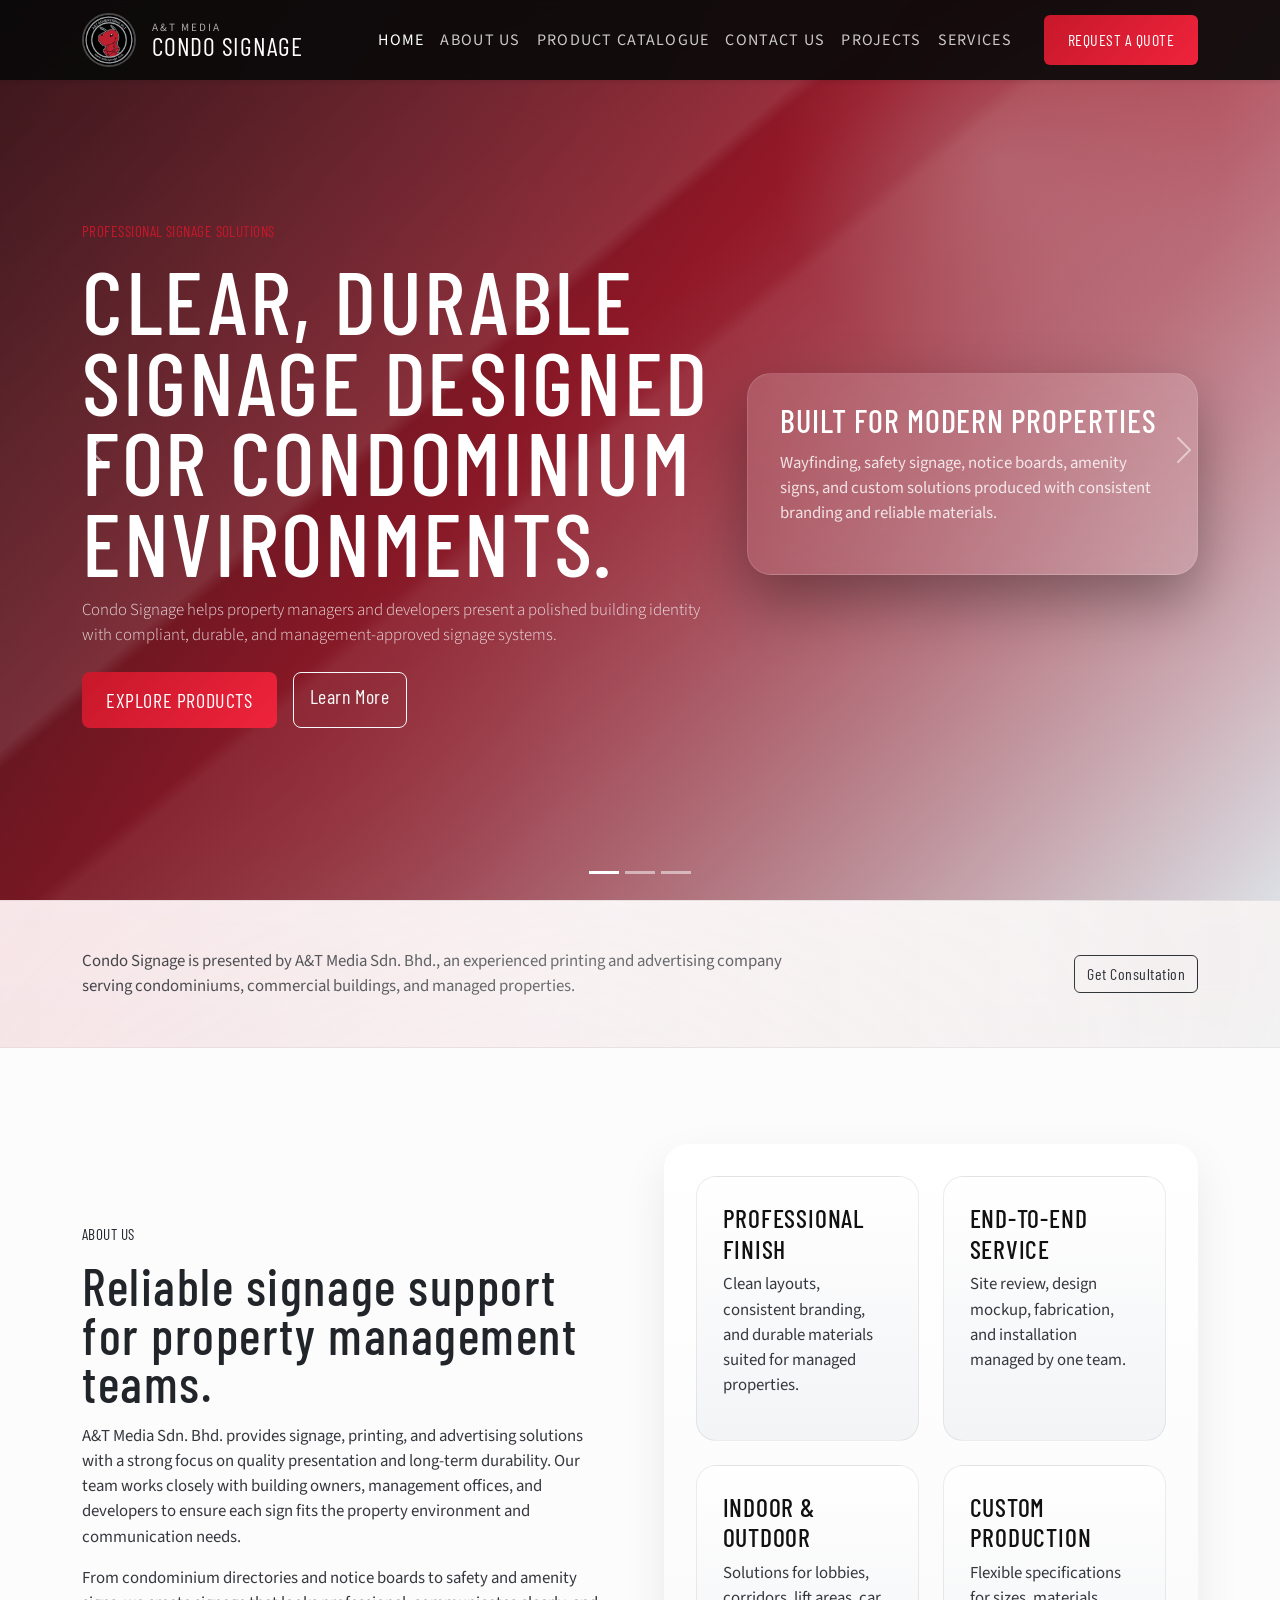
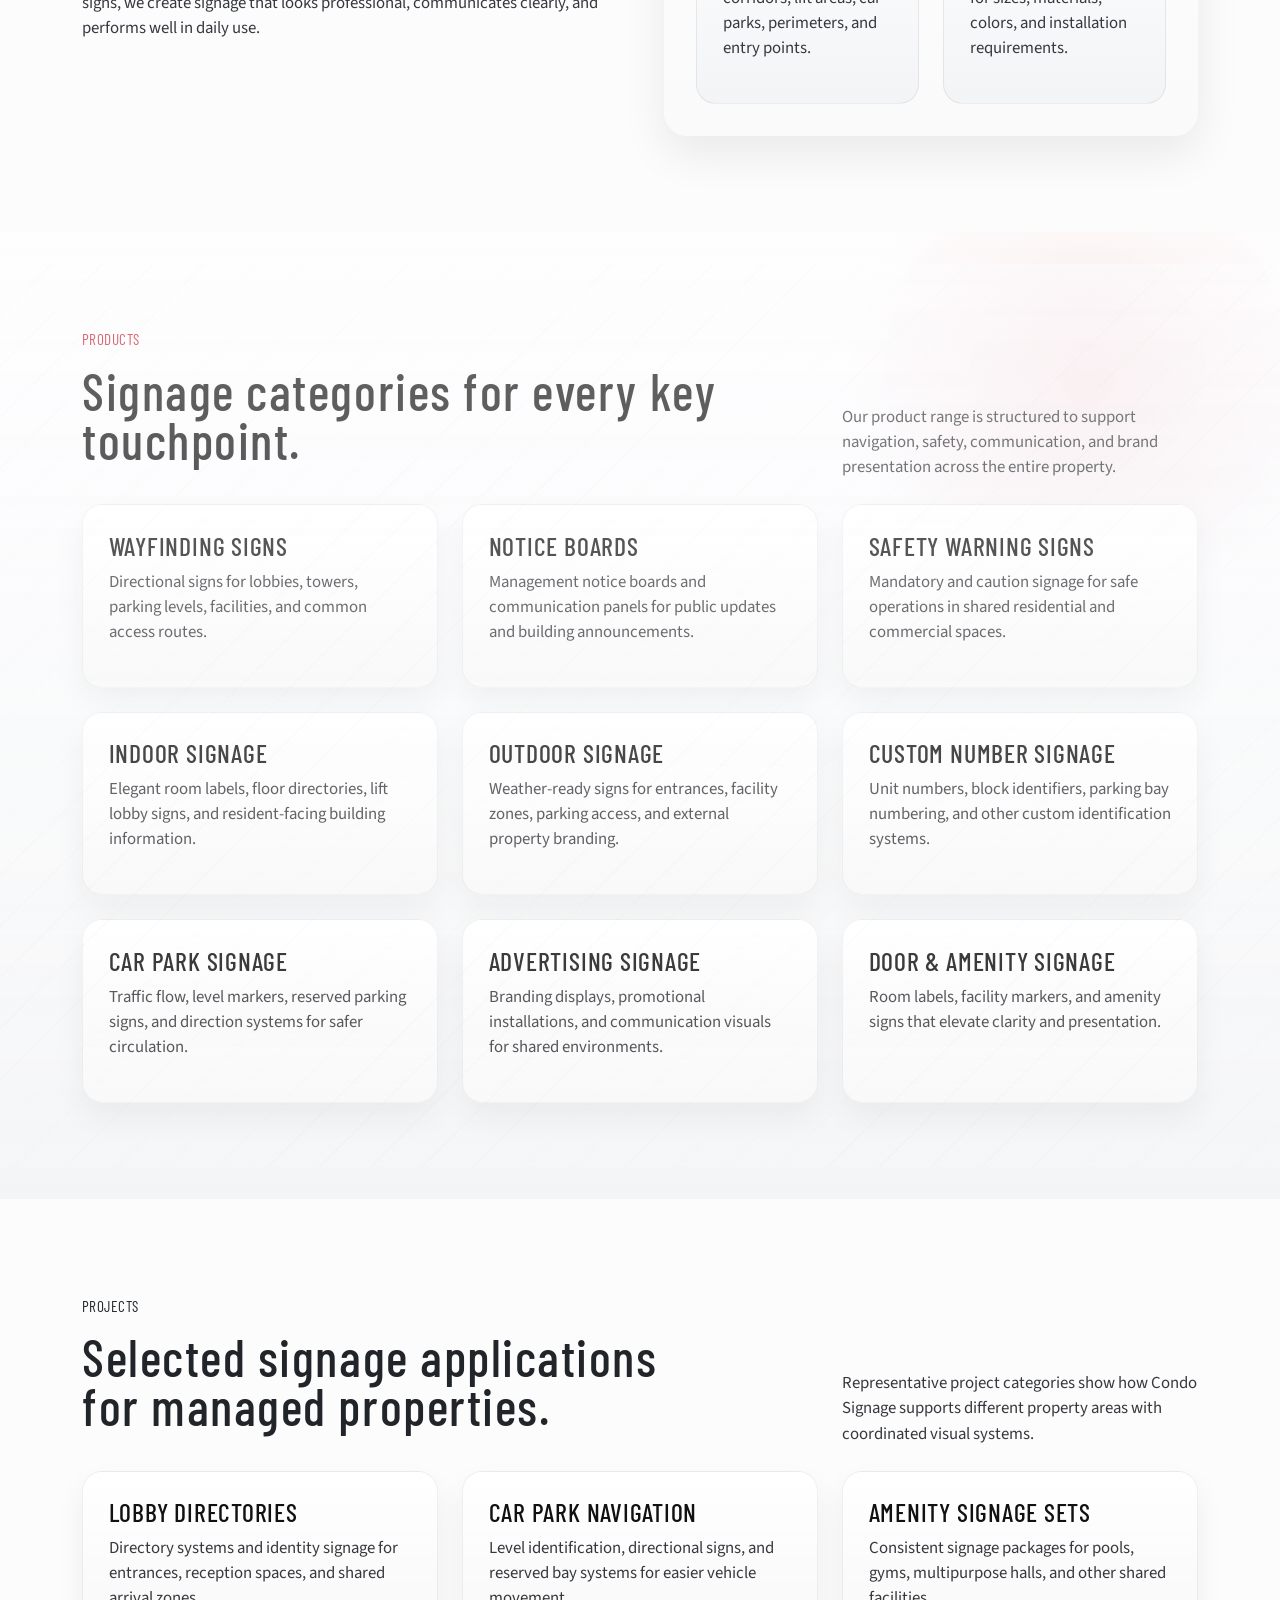
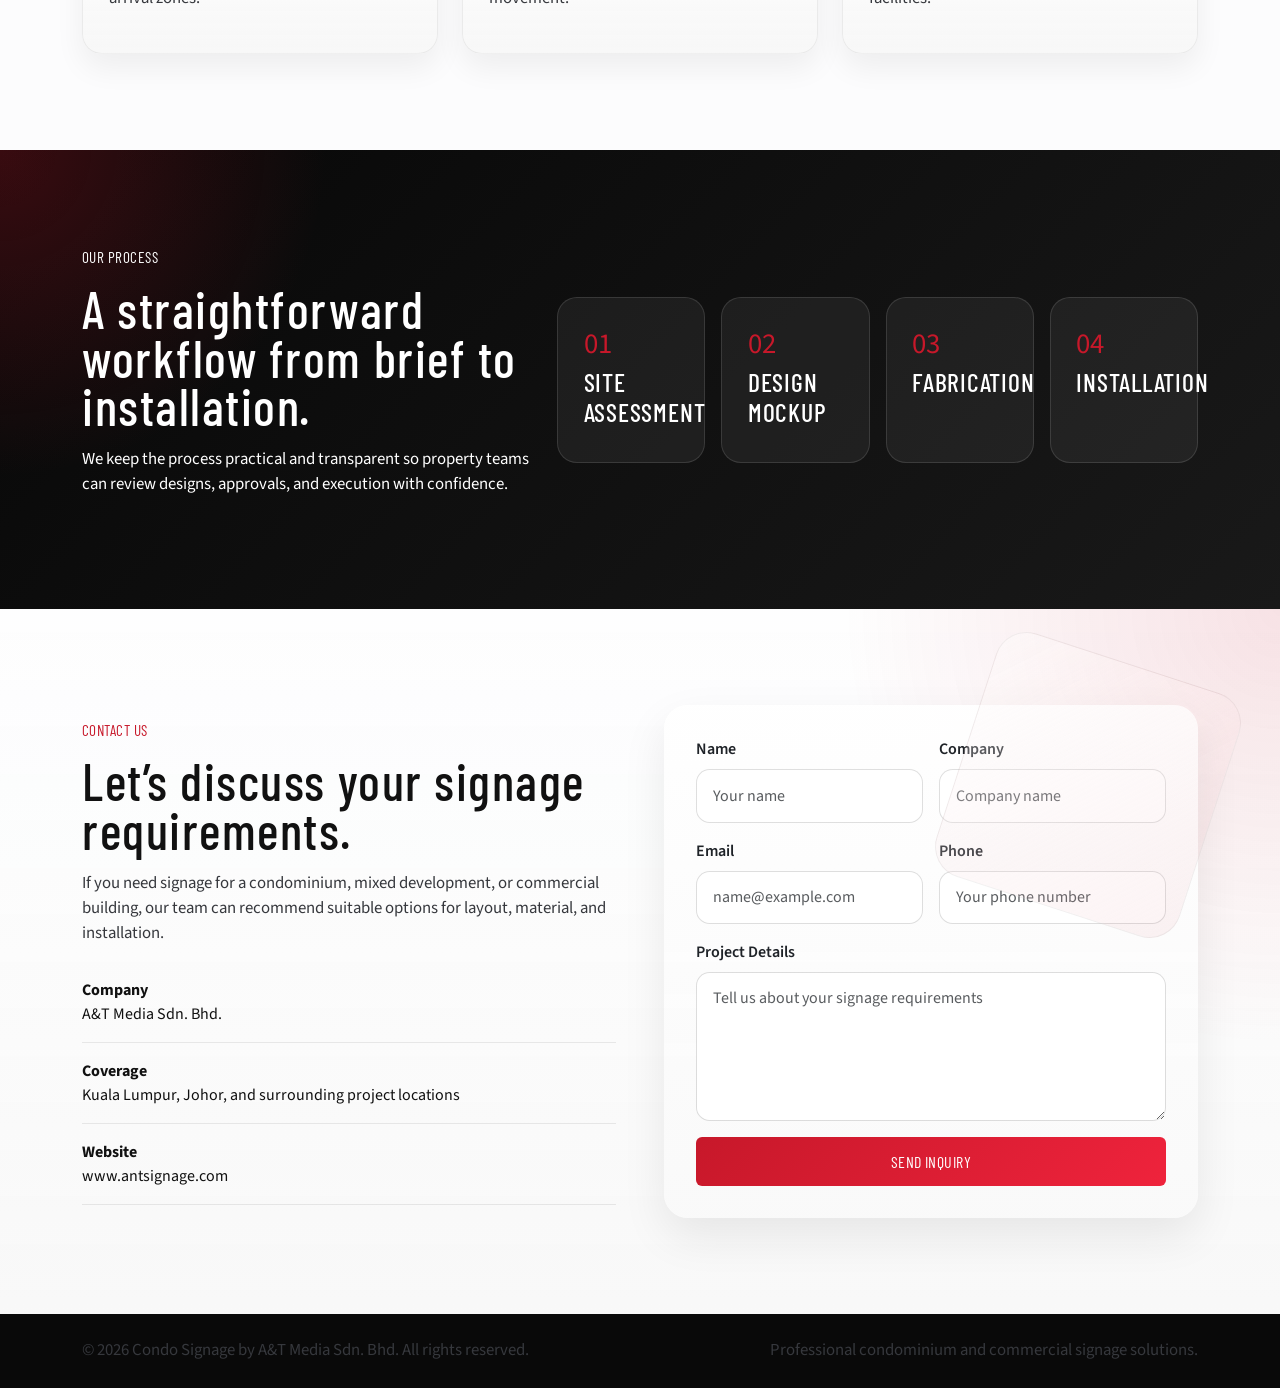
==== commit c825d857: "Refactor code structure for improved readability and maintainability" ====
--- a/index.html
+++ b/index.html
@@ -1,226 +1,395 @@
-<!DOCTYPE html>
+<!doctype html>
 <html lang="en">
 <head>
-    <meta charset="UTF-8">
-    <meta name="viewport" content="width=device-width, initial-scale=1.0">
-    <title>Condo Signage | Professional Sign Systems</title>
-    <meta name="description" content="Compact professional website for condominium signage, wayfinding systems, warning signs, and custom sign fabrication.">
+    <meta charset="utf-8">
+    <meta name="viewport" content="width=device-width, initial-scale=1">
+    <title>Condo Signage | Professional Signage Solutions</title>
+    <meta name="description" content="Condo Signage delivers professional signage solutions for condominiums and commercial properties, from design and fabrication to installation.">
     <link rel="preconnect" href="https://fonts.googleapis.com">
     <link rel="preconnect" href="https://fonts.gstatic.com" crossorigin>
-    <link href="https://fonts.googleapis.com/css2?family=Manrope:wght@400;500;600;700;800&family=Sora:wght@600;700;800&display=swap" rel="stylesheet">
+    <link href="https://fonts.googleapis.com/css2?family=Barlow+Condensed:wght@500;600;700&family=Source+Sans+3:wght@400;500;600;700&display=swap" rel="stylesheet">
     <link href="https://cdn.jsdelivr.net/npm/bootstrap@5.3.3/dist/css/bootstrap.min.css" rel="stylesheet" integrity="sha384-QWTKZyjpPEjISv5WaRU9OFeRpok6YctnYmDr5pNlyT2bRjXh0JMhjY6hW+ALEwIH" crossorigin="anonymous">
-    <link href="https://cdn.jsdelivr.net/npm/bootstrap-icons@1.11.3/font/bootstrap-icons.min.css" rel="stylesheet">
-    <link href="assets/css/site.css" rel="stylesheet">
+    <link rel="stylesheet" href="assets/css/styles.css">
 </head>
-<body data-page="home">
-    <nav class="navbar navbar-expand-lg fixed-top site-navbar">
-        <div class="container py-2">
-            <a class="navbar-brand d-flex align-items-center gap-2" href="index.html">
-                <span class="brand-mark">CS</span>
-                <span>Condo Signage</span>
+<body data-bs-spy="scroll" data-bs-target="#mainNav" data-bs-offset="90" tabindex="0">
+    <nav id="mainNav" class="navbar navbar-expand-lg navbar-dark fixed-top shadow-sm">
+        <div class="container">
+            <a class="navbar-brand d-flex align-items-center gap-3" href="#home">
+                <img src="logo.jpg" alt="Condo Signage logo">
+                <span>
+                    <small class="brand-kicker">A&amp;T Media</small>
+                    Condo Signage
+                </span>
             </a>
-            <button class="navbar-toggler border-0 shadow-none" type="button" data-bs-toggle="collapse" data-bs-target="#siteNav" aria-controls="siteNav" aria-expanded="false" aria-label="Toggle navigation">
+            <button class="navbar-toggler" type="button" data-bs-toggle="collapse" data-bs-target="#navbarMenu" aria-controls="navbarMenu" aria-expanded="false" aria-label="Toggle navigation">
                 <span class="navbar-toggler-icon"></span>
             </button>
-            <div class="collapse navbar-collapse" id="siteNav">
-                <ul class="navbar-nav ms-auto align-items-lg-center gap-lg-2">
-                    <li class="nav-item"><a class="nav-link" data-nav="home" href="index.html">Home</a></li>
-                    <li class="nav-item"><a class="nav-link" data-nav="about" href="about.html">About Us</a></li>
-                    <li class="nav-item"><a class="nav-link" data-nav="catalogue" href="catalogue.html">Product Catalogue</a></li>
-                    <li class="nav-item"><a class="nav-link" data-nav="projects" href="projects.html">Projects</a></li>
-                    <li class="nav-item"><a class="nav-link" data-nav="services" href="services.html">Services</a></li>
-                    <li class="nav-item"><a class="nav-link" data-nav="contact" href="contact.html">Contact Us</a></li>
+            <div class="collapse navbar-collapse" id="navbarMenu">
+                <ul class="navbar-nav ms-auto mb-2 mb-lg-0">
+                    <li class="nav-item"><a class="nav-link" href="#home">Home</a></li>
+                    <li class="nav-item"><a class="nav-link" href="#about">About Us</a></li>
+                    <li class="nav-item"><a class="nav-link" href="#products">Product Catalogue</a></li>
+                    <li class="nav-item"><a class="nav-link" href="#contact">Contact Us</a></li>
+                    <li class="nav-item"><a class="nav-link" href="#projects">Projects</a></li>
+                    <li class="nav-item"><a class="nav-link" href="#services">Services</a></li>
                 </ul>
+                <a class="btn btn-brand ms-lg-4" href="#contact">Request a Quote</a>
             </div>
         </div>
     </nav>
 
-    <main class="page-shell">
-        <section class="container pb-4 pb-lg-5">
-            <div class="hero-card">
-                <div class="row g-0 align-items-stretch">
+    <header id="home" class="hero-section">
+        <div id="heroCarousel" class="carousel slide carousel-fade" data-bs-ride="carousel">
+            <div class="carousel-indicators">
+                <button type="button" data-bs-target="#heroCarousel" data-bs-slide-to="0" class="active" aria-current="true" aria-label="Slide 1"></button>
+                <button type="button" data-bs-target="#heroCarousel" data-bs-slide-to="1" aria-label="Slide 2"></button>
+                <button type="button" data-bs-target="#heroCarousel" data-bs-slide-to="2" aria-label="Slide 3"></button>
+            </div>
+            <div class="carousel-inner">
+                <div class="carousel-item active hero-slide slide-one">
+                    <div class="container">
+                        <div class="row min-vh-100 align-items-center pt-5">
+                            <div class="col-lg-7">
+                                <span class="section-tag">Professional Signage Solutions</span>
+                                <h1>Clear, durable signage designed for condominium environments.</h1>
+                                <p class="lead">Condo Signage helps property managers and developers present a polished building identity with compliant, durable, and management-approved signage systems.</p>
+                                <div class="d-flex flex-wrap gap-3 mt-4">
+                                    <a class="btn btn-brand btn-lg" href="#products">Explore Products</a>
+                                    <a class="btn btn-outline-light btn-lg" href="#about">Learn More</a>
+                                </div>
+                            </div>
+                            <div class="col-lg-5 d-none d-lg-block">
+                                <div class="hero-panel">
+                                    <h2>Built for modern properties</h2>
+                                    <p>Wayfinding, safety signage, notice boards, amenity signs, and custom solutions produced with consistent branding and reliable materials.</p>
+                                </div>
+                            </div>
+                        </div>
+                    </div>
+                </div>
+
+                <div class="carousel-item hero-slide slide-two">
+                    <div class="container">
+                        <div class="row min-vh-100 align-items-center pt-5">
+                            <div class="col-lg-7">
+                                <span class="section-tag">From Assessment To Installation</span>
+                                <h2>One team handling planning, fabrication, and on-site execution.</h2>
+                                <p class="lead">We support each stage of the signage process, from site assessment and design mockups to fabrication and professional installation.</p>
+                                <div class="hero-metrics row g-3 mt-2">
+                                    <div class="col-sm-4">
+                                        <div class="metric-card">
+                                            <strong>01</strong>
+                                            <span>Site Assessment</span>
+                                        </div>
+                                    </div>
+                                    <div class="col-sm-4">
+                                        <div class="metric-card">
+                                            <strong>02</strong>
+                                            <span>Design Mockup</span>
+                                        </div>
+                                    </div>
+                                    <div class="col-sm-4">
+                                        <div class="metric-card">
+                                            <strong>03</strong>
+                                            <span>Installation</span>
+                                        </div>
+                                    </div>
+                                </div>
+                            </div>
+                        </div>
+                    </div>
+                </div>
+
+                <div class="carousel-item hero-slide slide-three">
+                    <div class="container">
+                        <div class="row min-vh-100 align-items-center pt-5">
+                            <div class="col-lg-7">
+                                <span class="section-tag">Trusted Product Range</span>
+                                <h2>Indoor and outdoor signage tailored to residential and commercial settings.</h2>
+                                <p class="lead">Our product range covers notice boards, safety warning signs, door signage, car park signage, number plates, and custom branding displays.</p>
+                                <a class="btn btn-brand btn-lg mt-3" href="#contact">Talk To Our Team</a>
+                            </div>
+                        </div>
+                    </div>
+                </div>
+            </div>
+            <button class="carousel-control-prev" type="button" data-bs-target="#heroCarousel" data-bs-slide="prev">
+                <span class="carousel-control-prev-icon" aria-hidden="true"></span>
+                <span class="visually-hidden">Previous</span>
+            </button>
+            <button class="carousel-control-next" type="button" data-bs-target="#heroCarousel" data-bs-slide="next">
+                <span class="carousel-control-next-icon" aria-hidden="true"></span>
+                <span class="visually-hidden">Next</span>
+            </button>
+        </div>
+    </header>
+
+    <main>
+        <section class="py-5 intro-strip">
+            <div class="container">
+                <div class="row g-4 align-items-center">
+                    <div class="col-lg-8">
+                        <p class="mb-0">Condo Signage is presented by A&amp;T Media Sdn. Bhd., an experienced printing and advertising company serving condominiums, commercial buildings, and managed properties.</p>
+                    </div>
+                    <div class="col-lg-4 text-lg-end">
+                        <a class="btn btn-outline-dark" href="#contact">Get Consultation</a>
+                    </div>
+                </div>
+            </div>
+        </section>
+
+        <section id="about" class="section-space bg-light-subtle">
+            <div class="container">
+                <div class="row g-5 align-items-center">
+                    <div class="col-lg-6">
+                        <span class="section-tag text-dark">About Us</span>
+                        <h2 class="section-title text-dark">Reliable signage support for property management teams.</h2>
+                        <p>A&amp;T Media Sdn. Bhd. provides signage, printing, and advertising solutions with a strong focus on quality presentation and long-term durability. Our team works closely with building owners, management offices, and developers to ensure each sign fits the property environment and communication needs.</p>
+                        <p>From condominium directories and notice boards to safety and amenity signs, we create signage that looks professional, communicates clearly, and performs well in daily use.</p>
+                    </div>
+                    <div class="col-lg-6">
+                        <div class="about-card">
+                            <div class="row g-4">
+                                <div class="col-sm-6">
+                                    <div class="feature-box">
+                                        <h3>Professional Finish</h3>
+                                        <p>Clean layouts, consistent branding, and durable materials suited for managed properties.</p>
+                                    </div>
+                                </div>
+                                <div class="col-sm-6">
+                                    <div class="feature-box">
+                                        <h3>End-To-End Service</h3>
+                                        <p>Site review, design mockup, fabrication, and installation managed by one team.</p>
+                                    </div>
+                                </div>
+                                <div class="col-sm-6">
+                                    <div class="feature-box">
+                                        <h3>Indoor &amp; Outdoor</h3>
+                                        <p>Solutions for lobbies, corridors, lift areas, car parks, perimeters, and entry points.</p>
+                                    </div>
+                                </div>
+                                <div class="col-sm-6">
+                                    <div class="feature-box">
+                                        <h3>Custom Production</h3>
+                                        <p>Flexible specifications for sizes, materials, colors, and installation requirements.</p>
+                                    </div>
+                                </div>
+                            </div>
+                        </div>
+                    </div>
+                </div>
+            </div>
+        </section>
+
+        <section id="products" class="section-space products-section">
+            <div class="container">
+                <div class="row justify-content-between align-items-end mb-4">
                     <div class="col-lg-7">
-                        <div class="p-4 p-md-5 h-100 d-flex flex-column justify-content-center">
-                            <span class="eyebrow mb-3"><i class="bi bi-signpost-split"></i> Compact professional signage site</span>
-                            <h1 class="display-title display-4 mb-3">Sign systems for condominiums, carparks, amenities, and shared spaces.</h1>
-                            <p class="lede mb-4">A clean first-version website for presenting building signage categories, core services, and a direct enquiry path. Replace the placeholders with approved company copy when ready.</p>
-                            <div class="hero-meta mb-4">
-                                <div class="hero-meta-item">
-                                    <span class="hero-meta-label">Project Fit</span>
-                                    <span class="hero-meta-value">Residential Properties</span>
-                                </div>
-                                <div class="hero-meta-item">
-                                    <span class="hero-meta-label">Coverage</span>
-                                    <span class="hero-meta-value">Indoor + Outdoor</span>
-                                </div>
-                                <div class="hero-meta-item">
-                                    <span class="hero-meta-label">Focus</span>
-                                    <span class="hero-meta-value">Clear Navigation</span>
-                                </div>
-                            </div>
-                            <div class="d-flex flex-wrap gap-2 mb-4">
-                                <span class="feature-chip"><i class="bi bi-check2-circle"></i> Bootstrap 5 layout</span>
-                                <span class="feature-chip"><i class="bi bi-check2-circle"></i> Mobile-ready structure</span>
-                                <span class="feature-chip"><i class="bi bi-check2-circle"></i> Compact page density</span>
-                            </div>
-                            <div class="d-flex flex-wrap gap-2">
-                                <a class="btn btn-brand btn-lg px-4" href="catalogue.html">Browse Catalogue</a>
-                                <a class="btn btn-outline-brand btn-lg px-4" href="contact.html">Request Enquiry</a>
-                            </div>
-                        </div>
-                    </div>
+                        <span class="section-tag">Products</span>
+                        <h2 class="section-title">Signage categories for every key touchpoint.</h2>
+                    </div>
+                    <div class="col-lg-4">
+                        <p class="section-copy mb-0">Our product range is structured to support navigation, safety, communication, and brand presentation across the entire property.</p>
+                    </div>
+                </div>
+                <div class="row g-4">
+                    <div class="col-md-6 col-xl-4">
+                        <article class="product-card">
+                            <h3>Wayfinding Signs</h3>
+                            <p>Directional signs for lobbies, towers, parking levels, facilities, and common access routes.</p>
+                        </article>
+                    </div>
+                    <div class="col-md-6 col-xl-4">
+                        <article class="product-card">
+                            <h3>Notice Boards</h3>
+                            <p>Management notice boards and communication panels for public updates and building announcements.</p>
+                        </article>
+                    </div>
+                    <div class="col-md-6 col-xl-4">
+                        <article class="product-card">
+                            <h3>Safety Warning Signs</h3>
+                            <p>Mandatory and caution signage for safe operations in shared residential and commercial spaces.</p>
+                        </article>
+                    </div>
+                    <div class="col-md-6 col-xl-4">
+                        <article class="product-card">
+                            <h3>Indoor Signage</h3>
+                            <p>Elegant room labels, floor directories, lift lobby signs, and resident-facing building information.</p>
+                        </article>
+                    </div>
+                    <div class="col-md-6 col-xl-4">
+                        <article class="product-card">
+                            <h3>Outdoor Signage</h3>
+                            <p>Weather-ready signs for entrances, facility zones, parking access, and external property branding.</p>
+                        </article>
+                    </div>
+                    <div class="col-md-6 col-xl-4">
+                        <article class="product-card">
+                            <h3>Custom Number Signage</h3>
+                            <p>Unit numbers, block identifiers, parking bay numbering, and other custom identification systems.</p>
+                        </article>
+                    </div>
+                    <div class="col-md-6 col-xl-4">
+                        <article class="product-card">
+                            <h3>Car Park Signage</h3>
+                            <p>Traffic flow, level markers, reserved parking signs, and direction systems for safer circulation.</p>
+                        </article>
+                    </div>
+                    <div class="col-md-6 col-xl-4">
+                        <article class="product-card">
+                            <h3>Advertising Signage</h3>
+                            <p>Branding displays, promotional installations, and communication visuals for shared environments.</p>
+                        </article>
+                    </div>
+                    <div class="col-md-6 col-xl-4">
+                        <article class="product-card">
+                            <h3>Door &amp; Amenity Signage</h3>
+                            <p>Room labels, facility markers, and amenity signs that elevate clarity and presentation.</p>
+                        </article>
+                    </div>
+                </div>
+            </div>
+        </section>
+
+        <section id="projects" class="section-space bg-light-subtle">
+            <div class="container">
+                <div class="row justify-content-between align-items-end mb-4">
+                    <div class="col-lg-7">
+                        <span class="section-tag text-dark">Projects</span>
+                        <h2 class="section-title text-dark">Selected signage applications for managed properties.</h2>
+                    </div>
+                    <div class="col-lg-4">
+                        <p class="section-copy mb-0">Representative project categories show how Condo Signage supports different property areas with coordinated visual systems.</p>
+                    </div>
+                </div>
+                <div class="row g-4">
+                    <div class="col-md-6 col-xl-4">
+                        <article class="product-card">
+                            <h3>Lobby Directories</h3>
+                            <p>Directory systems and identity signage for entrances, reception spaces, and shared arrival zones.</p>
+                        </article>
+                    </div>
+                    <div class="col-md-6 col-xl-4">
+                        <article class="product-card">
+                            <h3>Car Park Navigation</h3>
+                            <p>Level identification, directional signs, and reserved bay systems for easier vehicle movement.</p>
+                        </article>
+                    </div>
+                    <div class="col-md-6 col-xl-4">
+                        <article class="product-card">
+                            <h3>Amenity Signage Sets</h3>
+                            <p>Consistent signage packages for pools, gyms, multipurpose halls, and other shared facilities.</p>
+                        </article>
+                    </div>
+                </div>
+            </div>
+        </section>
+
+        <section id="services" class="section-space process-section bg-dark text-white">
+            <div class="container">
+                <div class="row g-4 align-items-center">
                     <div class="col-lg-5">
-                        <div class="hero-visual p-4 p-md-5 d-flex flex-column justify-content-between">
-                            <div class="hero-stack">
-                                <p class="text-uppercase small fw-bold mb-3 opacity-75">Core focus</p>
-                                <div class="d-grid gap-2">
-                                    <span class="detail-pill bg-transparent border border-light text-white"><i class="bi bi-compass"></i> Wayfinding clarity</span>
-                                    <span class="detail-pill bg-transparent border border-light text-white"><i class="bi bi-building"></i> Indoor and outdoor sign systems</span>
-                                    <span class="detail-pill bg-transparent border border-light text-white"><i class="bi bi-car-front"></i> Carpark and unit identification</span>
-                                    <span class="detail-pill bg-transparent border border-light text-white"><i class="bi bi-exclamation-triangle"></i> Safety and notice communication</span>
-                                </div>
-                            </div>
-                            <div class="hero-stack mt-4">
+                        <span class="section-tag">Our Process</span>
+                        <h2 class="section-title">A straightforward workflow from brief to installation.</h2>
+                        <p class="section-copy">We keep the process practical and transparent so property teams can review designs, approvals, and execution with confidence.</p>
+                    </div>
+                    <div class="col-lg-7">
+                        <div class="row g-3">
+                            <div class="col-md-6 col-xl-3">
+                                <div class="process-card">
+                                    <span>01</span>
+                                    <h3>Site Assessment</h3>
+                                </div>
+                            </div>
+                            <div class="col-md-6 col-xl-3">
+                                <div class="process-card">
+                                    <span>02</span>
+                                    <h3>Design Mockup</h3>
+                                </div>
+                            </div>
+                            <div class="col-md-6 col-xl-3">
+                                <div class="process-card">
+                                    <span>03</span>
+                                    <h3>Fabrication</h3>
+                                </div>
+                            </div>
+                            <div class="col-md-6 col-xl-3">
+                                <div class="process-card">
+                                    <span>04</span>
+                                    <h3>Installation</h3>
+                                </div>
+                            </div>
+                        </div>
+                    </div>
+                </div>
+            </div>
+        </section>
+
+        <section id="contact" class="section-space contact-section">
+            <div class="container">
+                <div class="row g-5 align-items-center">
+                    <div class="col-lg-6">
+                        <span class="section-tag">Contact Us</span>
+                        <h2 class="section-title">Let’s discuss your signage requirements.</h2>
+                        <p class="section-copy">If you need signage for a condominium, mixed development, or commercial building, our team can recommend suitable options for layout, material, and installation.</p>
+                        <div class="contact-list">
+                            <div>
+                                <strong>Company</strong>
+                                <span>A&amp;T Media Sdn. Bhd.</span>
+                            </div>
+                            <div>
+                                <strong>Coverage</strong>
+                                <span>Kuala Lumpur, Johor, and surrounding project locations</span>
+                            </div>
+                            <div>
+                                <strong>Website</strong>
+                                <span>www.antsignage.com</span>
+                            </div>
+                        </div>
+                    </div>
+                    <div class="col-lg-6">
+                        <div class="contact-card">
+                            <form>
                                 <div class="row g-3">
-                                    <div class="col-6">
-                                        <div class="metric-card bg-white text-dark">
-                                            <div class="metric-value">10</div>
-                                            <p class="mb-0 text-secondary small">Catalogue categories prepared</p>
-                                        </div>
-                                    </div>
-                                    <div class="col-6">
-                                        <div class="metric-card bg-white text-dark">
-                                            <div class="metric-value">6</div>
-                                            <p class="mb-0 text-secondary small">Core website pages</p>
-                                        </div>
-                                    </div>
-                                </div>
-                            </div>
-                        </div>
-                    </div>
-                </div>
-            </div>
-        </section>
-
-        <section class="container py-4 py-lg-5">
-            <div class="row align-items-end g-4 mb-4">
-                <div class="col-lg-7" data-reveal>
-                    <span class="eyebrow mb-3"><i class="bi bi-grid"></i> Quick overview</span>
-                    <h2 class="section-heading mb-3">Built to explain your offering quickly and look credible on first contact.</h2>
-                    <p class="section-copy section-intro mb-0">This first release uses concise placeholder text and a clear page structure so your team can review the layout before final company content, photography, and project references are inserted.</p>
-                </div>
-                <div class="col-lg-5" data-reveal>
-                    <div class="glass-card p-4">
-                        <div class="row g-3">
-                            <div class="col-6">
-                                <div class="metric-card shadow-none bg-transparent border">
-                                    <div class="metric-value">24h</div>
-                                    <p class="mb-0 text-secondary small">Design review turnaround placeholder</p>
-                                </div>
-                            </div>
-                            <div class="col-6">
-                                <div class="metric-card shadow-none bg-transparent border">
-                                    <div class="metric-value">4</div>
-                                    <p class="mb-0 text-secondary small">Service steps highlighted</p>
-                                </div>
-                            </div>
-                        </div>
-                    </div>
-                </div>
-            </div>
-            <div class="row g-4">
-                <div class="col-md-6 col-xl-3" data-reveal>
-                    <div class="process-card p-4">
-                        <div class="icon-badge mb-3"><i class="bi bi-search"></i></div>
-                        <h3 class="card-title mb-2">Site Assessment</h3>
-                        <p class="section-copy mb-0">Capture entry points, routes, amenities, regulatory needs, and sign placement constraints.</p>
-                    </div>
-                </div>
-                <div class="col-md-6 col-xl-3" data-reveal>
-                    <div class="process-card p-4">
-                        <div class="icon-badge mb-3"><i class="bi bi-vector-pen"></i></div>
-                        <h3 class="card-title mb-2">Design Mockup</h3>
-                        <p class="section-copy mb-0">Prepare compact presentation visuals for management review and alignment before production.</p>
-                    </div>
-                </div>
-                <div class="col-md-6 col-xl-3" data-reveal>
-                    <div class="process-card p-4">
-                        <div class="icon-badge mb-3"><i class="bi bi-tools"></i></div>
-                        <h3 class="card-title mb-2">Fabrication</h3>
-                        <p class="section-copy mb-0">Produce indoor, outdoor, illuminated, and custom signs with consistent finishing and sizing.</p>
-                    </div>
-                </div>
-                <div class="col-md-6 col-xl-3" data-reveal>
-                    <div class="process-card p-4">
-                        <div class="icon-badge mb-3"><i class="bi bi-wrench-adjustable-circle"></i></div>
-                        <h3 class="card-title mb-2">Installation</h3>
-                        <p class="section-copy mb-0">Coordinate final placement, visibility checks, and handover for the completed signage package.</p>
-                    </div>
-                </div>
-            </div>
-        </section>
-
-        <section class="container py-4 py-lg-5">
-            <div class="row align-items-end g-4 mb-4">
-                <div class="col-lg-8" data-reveal>
-                    <span class="eyebrow mb-3"><i class="bi bi-collection"></i> Product categories</span>
-                    <h2 class="section-heading mb-3">Every required signage category is already mapped into the catalogue.</h2>
-                </div>
-                <div class="col-lg-4 text-lg-end" data-reveal>
-                    <a class="btn btn-outline-brand" href="catalogue.html">View Full Catalogue</a>
-                </div>
-            </div>
-            <div class="row g-3">
-                <div class="col-sm-6 col-xl-4" data-reveal><div class="category-card p-4"><h3 class="card-title mb-2">Wayfinding Signs</h3><p class="section-copy mb-0">Directional signs for lobbies, corridors, drop-offs, and circulation flow.</p></div></div>
-                <div class="col-sm-6 col-xl-4" data-reveal><div class="category-card p-4"><h3 class="card-title mb-2">Notice Boards</h3><p class="section-copy mb-0">Resident notices, policy displays, directory updates, and building announcements.</p></div></div>
-                <div class="col-sm-6 col-xl-4" data-reveal><div class="category-card p-4"><h3 class="card-title mb-2">Safety Warning Signs</h3><p class="section-copy mb-0">Hazard communication, emergency instructions, and compliance-facing notices.</p></div></div>
-                <div class="col-sm-6 col-xl-4" data-reveal><div class="category-card p-4"><h3 class="card-title mb-2">Indoor Signage</h3><p class="section-copy mb-0">LED signs, 3D lettering, directories, counters, and interior amenity branding.</p></div></div>
-                <div class="col-sm-6 col-xl-4" data-reveal><div class="category-card p-4"><h3 class="card-title mb-2">Outdoor Signage</h3><p class="section-copy mb-0">Frontlit, backlit, and lightbox systems for entrances and facade communication.</p></div></div>
-                <div class="col-sm-6 col-xl-4" data-reveal><div class="category-card p-4"><h3 class="card-title mb-2">Custom Number Signage</h3><p class="section-copy mb-0">Unit identification, room numbering, and bespoke numbering systems.</p></div></div>
-            </div>
-        </section>
-
-        <section class="container py-4 py-lg-5">
-            <div class="cta-panel p-4 p-lg-5" data-reveal>
-                <div class="row align-items-center g-4">
-                    <div class="col-lg-8">
-                        <span class="eyebrow bg-transparent border border-light text-white mb-3"><i class="bi bi-send"></i> Contact-ready layout</span>
-                        <h2 class="section-heading text-white mb-3">Use this structure now, then replace placeholders with approved company copy later.</h2>
-                        <p class="section-copy mb-0">The contact form is already styled and validated on the frontend. If you want working email delivery in the next phase, a lightweight PHP handler fits this XAMPP setup cleanly.</p>
-                    </div>
-                    <div class="col-lg-4 text-lg-end">
-                        <a class="btn btn-brand btn-lg px-4" href="contact.html">Open Contact Page</a>
+                                    <div class="col-md-6">
+                                        <label for="name" class="form-label">Name</label>
+                                        <input type="text" class="form-control" id="name" placeholder="Your name">
+                                    </div>
+                                    <div class="col-md-6">
+                                        <label for="company" class="form-label">Company</label>
+                                        <input type="text" class="form-control" id="company" placeholder="Company name">
+                                    </div>
+                                    <div class="col-md-6">
+                                        <label for="email" class="form-label">Email</label>
+                                        <input type="email" class="form-control" id="email" placeholder="name@example.com">
+                                    </div>
+                                    <div class="col-md-6">
+                                        <label for="phone" class="form-label">Phone</label>
+                                        <input type="tel" class="form-control" id="phone" placeholder="Your phone number">
+                                    </div>
+                                    <div class="col-12">
+                                        <label for="message" class="form-label">Project Details</label>
+                                        <textarea class="form-control" id="message" rows="5" placeholder="Tell us about your signage requirements"></textarea>
+                                    </div>
+                                    <div class="col-12">
+                                        <button type="submit" class="btn btn-brand w-100">Send Inquiry</button>
+                                    </div>
+                                </div>
+                            </form>
+                        </div>
                     </div>
                 </div>
             </div>
         </section>
     </main>
 
-    <footer class="site-footer mt-5 py-5">
-        <div class="container">
-            <div class="row g-4 align-items-end">
-                <div class="col-lg-5">
-                    <div class="footer-brand mb-2">Condo Signage</div>
-                    <p class="mb-0">Professional website starter for condominium signage, directories, warnings, and identity systems.</p>
-                </div>
-                <div class="col-lg-4">
-                    <p class="mb-1 fw-semibold text-white">Pages</p>
-                    <div class="d-flex flex-wrap gap-3 small footer-list">
-                        <a href="about.html">About Us</a>
-                        <a href="catalogue.html">Catalogue</a>
-                        <a href="projects.html">Projects</a>
-                        <a href="services.html">Services</a>
-                        <a href="contact.html">Contact Us</a>
-                    </div>
-                </div>
-                <div class="col-lg-3 text-lg-end">
-                    <p class="mb-0">&copy; <span data-year></span> Condo Signage</p>
-                </div>
-            </div>
+    <footer class="site-footer py-4">
+        <div class="container d-flex flex-column flex-md-row justify-content-between align-items-center gap-2">
+            <p class="mb-0">&copy; 2026 Condo Signage by A&amp;T Media Sdn. Bhd. All rights reserved.</p>
+            <p class="mb-0">Professional condominium and commercial signage solutions.</p>
         </div>
     </footer>
 
     <script src="https://cdn.jsdelivr.net/npm/bootstrap@5.3.3/dist/js/bootstrap.bundle.min.js" integrity="sha384-YvpcrYf0tY3lHB60NNkmXc5s9fDVZLESaAA55NDzOxhy9GkcIdslK1eN7N6jIeHz" crossorigin="anonymous"></script>
-    <script src="assets/js/site.js"></script>
 </body>
 </html>
--- a/assets/css/styles.css
+++ b/assets/css/styles.css
@@ -0,0 +1,466 @@
+:root {
+    --brand-red: #c7182a;
+    --brand-red-deep: #8d0f1d;
+    --brand-black: #090909;
+    --brand-charcoal: #1d1f23;
+    --brand-grey: #6d7278;
+    --brand-light: #f3f4f6;
+    --brand-ice: #fafafa;
+    --brand-border: rgba(255, 255, 255, 0.12);
+}
+
+html {
+    scroll-behavior: smooth;
+}
+
+body {
+    position: relative;
+    font-family: "Source Sans 3", sans-serif;
+    color: #111;
+    background:
+        radial-gradient(circle at top right, rgba(199, 24, 42, 0.14), transparent 24%),
+        radial-gradient(circle at 12% 18%, rgba(0, 0, 0, 0.05), transparent 18%),
+        linear-gradient(180deg, #fdfdfd 0%, #f3f4f6 45%, #eef0f2 100%);
+}
+
+body::before {
+    content: "";
+    position: fixed;
+    inset: 0;
+    z-index: -2;
+    background:
+        linear-gradient(rgba(255, 255, 255, 0.72), rgba(255, 255, 255, 0.72)),
+        repeating-linear-gradient(
+            90deg,
+            rgba(0, 0, 0, 0.028) 0,
+            rgba(0, 0, 0, 0.028) 1px,
+            transparent 1px,
+            transparent 120px
+        ),
+        repeating-linear-gradient(
+            0deg,
+            rgba(0, 0, 0, 0.022) 0,
+            rgba(0, 0, 0, 0.022) 1px,
+            transparent 1px,
+            transparent 120px
+        );
+    pointer-events: none;
+}
+
+body::after {
+    content: "";
+    position: fixed;
+    inset: auto -8rem -10rem auto;
+    width: 24rem;
+    height: 24rem;
+    z-index: -1;
+    border-radius: 50%;
+    background: radial-gradient(circle, rgba(199, 24, 42, 0.16) 0%, rgba(199, 24, 42, 0) 70%);
+    filter: blur(10px);
+    pointer-events: none;
+}
+
+h1,
+h2,
+h3,
+.navbar-brand,
+.section-tag,
+.btn {
+    font-family: "Barlow Condensed", sans-serif;
+    letter-spacing: 0.03em;
+}
+
+.section-space {
+    padding: 6rem 0;
+}
+
+main {
+    position: relative;
+}
+
+main::before {
+    content: "";
+    position: absolute;
+    top: 14rem;
+    left: -10rem;
+    width: 22rem;
+    height: 22rem;
+    z-index: -1;
+    border-radius: 50%;
+    background: radial-gradient(circle, rgba(109, 114, 120, 0.14) 0%, rgba(109, 114, 120, 0) 72%);
+    pointer-events: none;
+}
+
+.section-tag {
+    display: inline-block;
+    margin-bottom: 1rem;
+    color: var(--brand-red);
+    font-size: 0.95rem;
+    text-transform: uppercase;
+}
+
+.section-title {
+    margin-bottom: 1rem;
+    font-size: clamp(2.2rem, 4vw, 3.4rem);
+    line-height: 0.95;
+}
+
+.section-copy,
+.lead,
+p {
+    font-size: 1.05rem;
+    color: #36383d;
+}
+
+#mainNav {
+    background: rgba(9, 9, 9, 0.92);
+    backdrop-filter: blur(12px);
+}
+
+.navbar-brand {
+    color: #fff;
+    font-size: 1.6rem;
+    text-transform: uppercase;
+    line-height: 1;
+}
+
+.navbar-brand img {
+    width: 54px;
+    height: 54px;
+    object-fit: cover;
+    border-radius: 50%;
+    border: 2px solid rgba(255, 255, 255, 0.25);
+}
+
+.brand-kicker {
+    display: block;
+    color: rgba(255, 255, 255, 0.65);
+    font-family: "Source Sans 3", sans-serif;
+    font-size: 0.7rem;
+    letter-spacing: 0.18em;
+    text-transform: uppercase;
+}
+
+.nav-link {
+    text-transform: uppercase;
+    letter-spacing: 0.08em;
+    color: rgba(255, 255, 255, 0.78);
+}
+
+.nav-link:hover,
+.nav-link:focus,
+.nav-link.active {
+    color: #fff;
+}
+
+.btn-brand {
+    background: linear-gradient(135deg, var(--brand-red) 0%, #ef233c 100%);
+    border: 0;
+    color: #fff;
+    padding: 0.8rem 1.5rem;
+    text-transform: uppercase;
+}
+
+.btn-brand:hover,
+.btn-brand:focus {
+    color: #fff;
+    background: linear-gradient(135deg, #db2034 0%, #ff3551 100%);
+}
+
+.hero-section {
+    position: relative;
+    background: linear-gradient(135deg, #2a0d12 0%, #3a424c 48%, #f4f5f7 100%);
+    color: #fff;
+}
+
+.hero-section::before {
+    content: "";
+    position: absolute;
+    inset: 0;
+    background:
+        radial-gradient(circle at 18% 28%, rgba(255, 255, 255, 0.2), transparent 18%),
+        radial-gradient(circle at 82% 16%, rgba(255, 255, 255, 0.22), transparent 16%),
+        linear-gradient(90deg, rgba(255, 255, 255, 0.06) 0%, transparent 30%, transparent 70%, rgba(255, 255, 255, 0.08) 100%);
+    pointer-events: none;
+}
+
+.hero-slide {
+    position: relative;
+    overflow: hidden;
+}
+
+.hero-slide::before {
+    content: "";
+    position: absolute;
+    inset: 0;
+    background:
+        linear-gradient(115deg, rgba(24, 24, 24, 0.58), rgba(24, 24, 24, 0.2) 55%, rgba(255, 255, 255, 0.08) 100%),
+        radial-gradient(circle at 78% 18%, rgba(255, 255, 255, 0.22), transparent 18%),
+        radial-gradient(circle at 24% 82%, rgba(199, 24, 42, 0.22), transparent 22%);
+}
+
+.hero-slide::after {
+    content: "";
+    position: absolute;
+    inset: 0;
+    background:
+        linear-gradient(140deg, transparent 0%, rgba(255, 255, 255, 0.1) 38%, transparent 39%),
+        linear-gradient(320deg, transparent 0%, rgba(255, 255, 255, 0.06) 52%, transparent 53%);
+    mix-blend-mode: screen;
+    pointer-events: none;
+}
+
+.hero-slide .container {
+    position: relative;
+    z-index: 1;
+}
+
+.slide-one {
+    background:
+        linear-gradient(135deg, #66111d 0%, #b8182c 44%, #d9dde3 100%);
+}
+
+.slide-two {
+    background:
+        linear-gradient(135deg, #3c434d 0%, #7e111e 42%, #f1f2f4 100%);
+}
+
+.slide-three {
+    background:
+        linear-gradient(135deg, #23272d 0%, #8f0f1f 38%, #cfd5dc 100%);
+}
+
+.hero-section h1,
+.hero-section h2 {
+    font-size: clamp(3.2rem, 7vw, 6rem);
+    line-height: 0.9;
+    margin-bottom: 1rem;
+    text-transform: uppercase;
+}
+
+.hero-section .lead,
+.hero-section p,
+.hero-panel p,
+.metric-card span {
+    color: rgba(255, 255, 255, 0.82);
+}
+
+.hero-panel {
+    padding: 2rem;
+    border: 1px solid var(--brand-border);
+    background: linear-gradient(180deg, rgba(255, 255, 255, 0.16), rgba(255, 255, 255, 0.07));
+    border-radius: 1.5rem;
+    box-shadow: 0 25px 60px rgba(0, 0, 0, 0.35);
+    backdrop-filter: blur(8px);
+}
+
+.hero-panel h2 {
+    font-size: 2rem;
+}
+
+.metric-card {
+    height: 100%;
+    padding: 1.25rem;
+    border-radius: 1rem;
+    border: 1px solid var(--brand-border);
+    background: rgba(255, 255, 255, 0.12);
+}
+
+.metric-card strong,
+.process-card span {
+    display: block;
+    color: var(--brand-red);
+    font-size: 1.8rem;
+}
+
+.intro-strip {
+    position: relative;
+    background:
+        linear-gradient(90deg, rgba(199, 24, 42, 0.1), rgba(0, 0, 0, 0.04)),
+        linear-gradient(180deg, rgba(255, 255, 255, 0.88), rgba(255, 255, 255, 0.72));
+    border-top: 1px solid rgba(0, 0, 0, 0.05);
+    border-bottom: 1px solid rgba(0, 0, 0, 0.05);
+    backdrop-filter: blur(6px);
+}
+
+.intro-strip::after {
+    content: "";
+    position: absolute;
+    inset: 0;
+    background: linear-gradient(120deg, transparent 0%, rgba(255, 255, 255, 0.28) 45%, transparent 100%);
+    pointer-events: none;
+}
+
+.about-card,
+.contact-card {
+    padding: 2rem;
+    border-radius: 1.5rem;
+    background: linear-gradient(180deg, rgba(255, 255, 255, 0.98), rgba(250, 250, 250, 0.94));
+    box-shadow: 0 18px 45px rgba(18, 18, 18, 0.08);
+}
+
+.feature-box,
+.product-card,
+.process-card {
+    height: 100%;
+    padding: 1.6rem;
+    border-radius: 1.25rem;
+}
+
+.feature-box {
+    background: linear-gradient(180deg, #ffffff, #f3f4f6);
+    border: 1px solid rgba(0, 0, 0, 0.07);
+}
+
+.feature-box h3,
+.product-card h3,
+.process-card h3 {
+    font-size: 1.6rem;
+    text-transform: uppercase;
+}
+
+.products-section {
+    position: relative;
+    background:
+        radial-gradient(circle at 85% 15%, rgba(199, 24, 42, 0.08), transparent 18%),
+        linear-gradient(180deg, rgba(255, 255, 255, 0.84) 0%, rgba(243, 244, 246, 0.96) 100%);
+}
+
+.products-section::before {
+    content: "";
+    position: absolute;
+    inset: 2rem 0 2rem 0;
+    background:
+        linear-gradient(180deg, rgba(255, 255, 255, 0.36), rgba(255, 255, 255, 0.12)),
+        repeating-linear-gradient(
+            135deg,
+            rgba(0, 0, 0, 0.015) 0,
+            rgba(0, 0, 0, 0.015) 1px,
+            transparent 1px,
+            transparent 36px
+        );
+    pointer-events: none;
+}
+
+.product-card {
+    background: linear-gradient(180deg, rgba(255, 255, 255, 0.98), rgba(247, 247, 247, 0.92));
+    border: 1px solid rgba(0, 0, 0, 0.06);
+    box-shadow: 0 14px 30px rgba(17, 17, 17, 0.06);
+    transition: transform 0.25s ease, border-color 0.25s ease;
+}
+
+.product-card:hover {
+    transform: translateY(-6px);
+    border-color: rgba(199, 24, 42, 0.35);
+}
+
+.process-section {
+    background:
+        radial-gradient(circle at top left, rgba(199, 24, 42, 0.26), transparent 24%),
+        linear-gradient(135deg, #070707, #191919);
+}
+
+.process-card {
+    background: rgba(255, 255, 255, 0.06);
+    border: 1px solid var(--brand-border);
+}
+
+.process-card h3,
+.process-section .section-copy,
+.process-section .section-title,
+.process-section .section-tag {
+    color: #fff;
+}
+
+.contact-section {
+    position: relative;
+    background:
+        radial-gradient(circle at 100% 0, rgba(199, 24, 42, 0.12), transparent 30%),
+        linear-gradient(180deg, rgba(255, 255, 255, 0.92), rgba(248, 248, 248, 0.98));
+}
+
+.contact-section::before {
+    content: "";
+    position: absolute;
+    top: 3rem;
+    right: 4rem;
+    width: 16rem;
+    height: 16rem;
+    border-radius: 2rem;
+    border: 1px solid rgba(0, 0, 0, 0.05);
+    background: linear-gradient(135deg, rgba(255, 255, 255, 0.35), rgba(199, 24, 42, 0.05));
+    transform: rotate(18deg);
+    pointer-events: none;
+}
+
+.contact-list {
+    display: grid;
+    gap: 1rem;
+    margin-top: 2rem;
+}
+
+.contact-list div {
+    padding-bottom: 1rem;
+    border-bottom: 1px solid rgba(0, 0, 0, 0.08);
+}
+
+.contact-list strong,
+.contact-list span {
+    display: block;
+}
+
+.form-label {
+    font-weight: 600;
+    color: #1f2328;
+}
+
+.form-control {
+    min-height: 3rem;
+    border-radius: 0.85rem;
+    border-color: rgba(0, 0, 0, 0.12);
+    padding: 0.85rem 1rem;
+}
+
+.form-control:focus {
+    box-shadow: 0 0 0 0.25rem rgba(199, 24, 42, 0.15);
+    border-color: rgba(199, 24, 42, 0.6);
+}
+
+.site-footer {
+    background: #090909;
+    color: rgba(255, 255, 255, 0.7);
+}
+
+@media (max-width: 991.98px) {
+    .section-space {
+        padding: 4.5rem 0;
+    }
+
+    .hero-section h1,
+    .hero-section h2 {
+        font-size: clamp(2.6rem, 11vw, 4rem);
+    }
+
+    .navbar-collapse {
+        padding: 1rem 0;
+    }
+}
+
+@media (max-width: 575.98px) {
+    .navbar-brand {
+        font-size: 1.2rem;
+    }
+
+    .navbar-brand img {
+        width: 46px;
+        height: 46px;
+    }
+
+    .about-card,
+    .contact-card,
+    .feature-box,
+    .product-card,
+    .process-card {
+        padding: 1.25rem;
+    }
+}
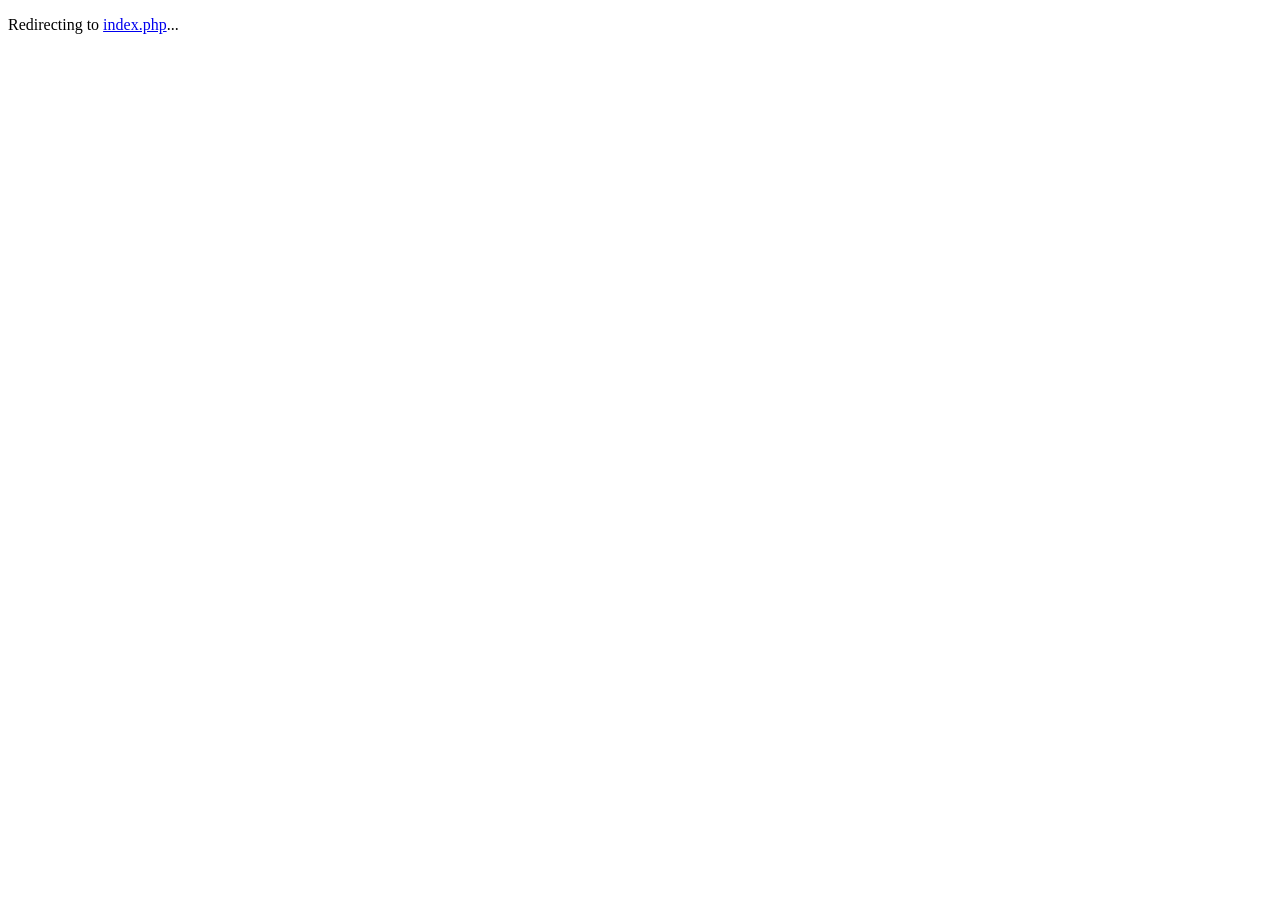
==== commit 457381bb: "Add main index and site configuration files with structured data for dynamic content rendering" ====
--- a/index.html
+++ b/index.html
@@ -2,394 +2,11 @@
 <html lang="en">
 <head>
     <meta charset="utf-8">
+    <meta http-equiv="refresh" content="0; url=index.php">
     <meta name="viewport" content="width=device-width, initial-scale=1">
-    <title>Condo Signage | Professional Signage Solutions</title>
-    <meta name="description" content="Condo Signage delivers professional signage solutions for condominiums and commercial properties, from design and fabrication to installation.">
-    <link rel="preconnect" href="https://fonts.googleapis.com">
-    <link rel="preconnect" href="https://fonts.gstatic.com" crossorigin>
-    <link href="https://fonts.googleapis.com/css2?family=Barlow+Condensed:wght@500;600;700&family=Source+Sans+3:wght@400;500;600;700&display=swap" rel="stylesheet">
-    <link href="https://cdn.jsdelivr.net/npm/bootstrap@5.3.3/dist/css/bootstrap.min.css" rel="stylesheet" integrity="sha384-QWTKZyjpPEjISv5WaRU9OFeRpok6YctnYmDr5pNlyT2bRjXh0JMhjY6hW+ALEwIH" crossorigin="anonymous">
-    <link rel="stylesheet" href="assets/css/styles.css">
+    <title>Condo Signage</title>
 </head>
-<body data-bs-spy="scroll" data-bs-target="#mainNav" data-bs-offset="90" tabindex="0">
-    <nav id="mainNav" class="navbar navbar-expand-lg navbar-dark fixed-top shadow-sm">
-        <div class="container">
-            <a class="navbar-brand d-flex align-items-center gap-3" href="#home">
-                <img src="logo.jpg" alt="Condo Signage logo">
-                <span>
-                    <small class="brand-kicker">A&amp;T Media</small>
-                    Condo Signage
-                </span>
-            </a>
-            <button class="navbar-toggler" type="button" data-bs-toggle="collapse" data-bs-target="#navbarMenu" aria-controls="navbarMenu" aria-expanded="false" aria-label="Toggle navigation">
-                <span class="navbar-toggler-icon"></span>
-            </button>
-            <div class="collapse navbar-collapse" id="navbarMenu">
-                <ul class="navbar-nav ms-auto mb-2 mb-lg-0">
-                    <li class="nav-item"><a class="nav-link" href="#home">Home</a></li>
-                    <li class="nav-item"><a class="nav-link" href="#about">About Us</a></li>
-                    <li class="nav-item"><a class="nav-link" href="#products">Product Catalogue</a></li>
-                    <li class="nav-item"><a class="nav-link" href="#contact">Contact Us</a></li>
-                    <li class="nav-item"><a class="nav-link" href="#projects">Projects</a></li>
-                    <li class="nav-item"><a class="nav-link" href="#services">Services</a></li>
-                </ul>
-                <a class="btn btn-brand ms-lg-4" href="#contact">Request a Quote</a>
-            </div>
-        </div>
-    </nav>
-
-    <header id="home" class="hero-section">
-        <div id="heroCarousel" class="carousel slide carousel-fade" data-bs-ride="carousel">
-            <div class="carousel-indicators">
-                <button type="button" data-bs-target="#heroCarousel" data-bs-slide-to="0" class="active" aria-current="true" aria-label="Slide 1"></button>
-                <button type="button" data-bs-target="#heroCarousel" data-bs-slide-to="1" aria-label="Slide 2"></button>
-                <button type="button" data-bs-target="#heroCarousel" data-bs-slide-to="2" aria-label="Slide 3"></button>
-            </div>
-            <div class="carousel-inner">
-                <div class="carousel-item active hero-slide slide-one">
-                    <div class="container">
-                        <div class="row min-vh-100 align-items-center pt-5">
-                            <div class="col-lg-7">
-                                <span class="section-tag">Professional Signage Solutions</span>
-                                <h1>Clear, durable signage designed for condominium environments.</h1>
-                                <p class="lead">Condo Signage helps property managers and developers present a polished building identity with compliant, durable, and management-approved signage systems.</p>
-                                <div class="d-flex flex-wrap gap-3 mt-4">
-                                    <a class="btn btn-brand btn-lg" href="#products">Explore Products</a>
-                                    <a class="btn btn-outline-light btn-lg" href="#about">Learn More</a>
-                                </div>
-                            </div>
-                            <div class="col-lg-5 d-none d-lg-block">
-                                <div class="hero-panel">
-                                    <h2>Built for modern properties</h2>
-                                    <p>Wayfinding, safety signage, notice boards, amenity signs, and custom solutions produced with consistent branding and reliable materials.</p>
-                                </div>
-                            </div>
-                        </div>
-                    </div>
-                </div>
-
-                <div class="carousel-item hero-slide slide-two">
-                    <div class="container">
-                        <div class="row min-vh-100 align-items-center pt-5">
-                            <div class="col-lg-7">
-                                <span class="section-tag">From Assessment To Installation</span>
-                                <h2>One team handling planning, fabrication, and on-site execution.</h2>
-                                <p class="lead">We support each stage of the signage process, from site assessment and design mockups to fabrication and professional installation.</p>
-                                <div class="hero-metrics row g-3 mt-2">
-                                    <div class="col-sm-4">
-                                        <div class="metric-card">
-                                            <strong>01</strong>
-                                            <span>Site Assessment</span>
-                                        </div>
-                                    </div>
-                                    <div class="col-sm-4">
-                                        <div class="metric-card">
-                                            <strong>02</strong>
-                                            <span>Design Mockup</span>
-                                        </div>
-                                    </div>
-                                    <div class="col-sm-4">
-                                        <div class="metric-card">
-                                            <strong>03</strong>
-                                            <span>Installation</span>
-                                        </div>
-                                    </div>
-                                </div>
-                            </div>
-                        </div>
-                    </div>
-                </div>
-
-                <div class="carousel-item hero-slide slide-three">
-                    <div class="container">
-                        <div class="row min-vh-100 align-items-center pt-5">
-                            <div class="col-lg-7">
-                                <span class="section-tag">Trusted Product Range</span>
-                                <h2>Indoor and outdoor signage tailored to residential and commercial settings.</h2>
-                                <p class="lead">Our product range covers notice boards, safety warning signs, door signage, car park signage, number plates, and custom branding displays.</p>
-                                <a class="btn btn-brand btn-lg mt-3" href="#contact">Talk To Our Team</a>
-                            </div>
-                        </div>
-                    </div>
-                </div>
-            </div>
-            <button class="carousel-control-prev" type="button" data-bs-target="#heroCarousel" data-bs-slide="prev">
-                <span class="carousel-control-prev-icon" aria-hidden="true"></span>
-                <span class="visually-hidden">Previous</span>
-            </button>
-            <button class="carousel-control-next" type="button" data-bs-target="#heroCarousel" data-bs-slide="next">
-                <span class="carousel-control-next-icon" aria-hidden="true"></span>
-                <span class="visually-hidden">Next</span>
-            </button>
-        </div>
-    </header>
-
-    <main>
-        <section class="py-5 intro-strip">
-            <div class="container">
-                <div class="row g-4 align-items-center">
-                    <div class="col-lg-8">
-                        <p class="mb-0">Condo Signage is presented by A&amp;T Media Sdn. Bhd., an experienced printing and advertising company serving condominiums, commercial buildings, and managed properties.</p>
-                    </div>
-                    <div class="col-lg-4 text-lg-end">
-                        <a class="btn btn-outline-dark" href="#contact">Get Consultation</a>
-                    </div>
-                </div>
-            </div>
-        </section>
-
-        <section id="about" class="section-space bg-light-subtle">
-            <div class="container">
-                <div class="row g-5 align-items-center">
-                    <div class="col-lg-6">
-                        <span class="section-tag text-dark">About Us</span>
-                        <h2 class="section-title text-dark">Reliable signage support for property management teams.</h2>
-                        <p>A&amp;T Media Sdn. Bhd. provides signage, printing, and advertising solutions with a strong focus on quality presentation and long-term durability. Our team works closely with building owners, management offices, and developers to ensure each sign fits the property environment and communication needs.</p>
-                        <p>From condominium directories and notice boards to safety and amenity signs, we create signage that looks professional, communicates clearly, and performs well in daily use.</p>
-                    </div>
-                    <div class="col-lg-6">
-                        <div class="about-card">
-                            <div class="row g-4">
-                                <div class="col-sm-6">
-                                    <div class="feature-box">
-                                        <h3>Professional Finish</h3>
-                                        <p>Clean layouts, consistent branding, and durable materials suited for managed properties.</p>
-                                    </div>
-                                </div>
-                                <div class="col-sm-6">
-                                    <div class="feature-box">
-                                        <h3>End-To-End Service</h3>
-                                        <p>Site review, design mockup, fabrication, and installation managed by one team.</p>
-                                    </div>
-                                </div>
-                                <div class="col-sm-6">
-                                    <div class="feature-box">
-                                        <h3>Indoor &amp; Outdoor</h3>
-                                        <p>Solutions for lobbies, corridors, lift areas, car parks, perimeters, and entry points.</p>
-                                    </div>
-                                </div>
-                                <div class="col-sm-6">
-                                    <div class="feature-box">
-                                        <h3>Custom Production</h3>
-                                        <p>Flexible specifications for sizes, materials, colors, and installation requirements.</p>
-                                    </div>
-                                </div>
-                            </div>
-                        </div>
-                    </div>
-                </div>
-            </div>
-        </section>
-
-        <section id="products" class="section-space products-section">
-            <div class="container">
-                <div class="row justify-content-between align-items-end mb-4">
-                    <div class="col-lg-7">
-                        <span class="section-tag">Products</span>
-                        <h2 class="section-title">Signage categories for every key touchpoint.</h2>
-                    </div>
-                    <div class="col-lg-4">
-                        <p class="section-copy mb-0">Our product range is structured to support navigation, safety, communication, and brand presentation across the entire property.</p>
-                    </div>
-                </div>
-                <div class="row g-4">
-                    <div class="col-md-6 col-xl-4">
-                        <article class="product-card">
-                            <h3>Wayfinding Signs</h3>
-                            <p>Directional signs for lobbies, towers, parking levels, facilities, and common access routes.</p>
-                        </article>
-                    </div>
-                    <div class="col-md-6 col-xl-4">
-                        <article class="product-card">
-                            <h3>Notice Boards</h3>
-                            <p>Management notice boards and communication panels for public updates and building announcements.</p>
-                        </article>
-                    </div>
-                    <div class="col-md-6 col-xl-4">
-                        <article class="product-card">
-                            <h3>Safety Warning Signs</h3>
-                            <p>Mandatory and caution signage for safe operations in shared residential and commercial spaces.</p>
-                        </article>
-                    </div>
-                    <div class="col-md-6 col-xl-4">
-                        <article class="product-card">
-                            <h3>Indoor Signage</h3>
-                            <p>Elegant room labels, floor directories, lift lobby signs, and resident-facing building information.</p>
-                        </article>
-                    </div>
-                    <div class="col-md-6 col-xl-4">
-                        <article class="product-card">
-                            <h3>Outdoor Signage</h3>
-                            <p>Weather-ready signs for entrances, facility zones, parking access, and external property branding.</p>
-                        </article>
-                    </div>
-                    <div class="col-md-6 col-xl-4">
-                        <article class="product-card">
-                            <h3>Custom Number Signage</h3>
-                            <p>Unit numbers, block identifiers, parking bay numbering, and other custom identification systems.</p>
-                        </article>
-                    </div>
-                    <div class="col-md-6 col-xl-4">
-                        <article class="product-card">
-                            <h3>Car Park Signage</h3>
-                            <p>Traffic flow, level markers, reserved parking signs, and direction systems for safer circulation.</p>
-                        </article>
-                    </div>
-                    <div class="col-md-6 col-xl-4">
-                        <article class="product-card">
-                            <h3>Advertising Signage</h3>
-                            <p>Branding displays, promotional installations, and communication visuals for shared environments.</p>
-                        </article>
-                    </div>
-                    <div class="col-md-6 col-xl-4">
-                        <article class="product-card">
-                            <h3>Door &amp; Amenity Signage</h3>
-                            <p>Room labels, facility markers, and amenity signs that elevate clarity and presentation.</p>
-                        </article>
-                    </div>
-                </div>
-            </div>
-        </section>
-
-        <section id="projects" class="section-space bg-light-subtle">
-            <div class="container">
-                <div class="row justify-content-between align-items-end mb-4">
-                    <div class="col-lg-7">
-                        <span class="section-tag text-dark">Projects</span>
-                        <h2 class="section-title text-dark">Selected signage applications for managed properties.</h2>
-                    </div>
-                    <div class="col-lg-4">
-                        <p class="section-copy mb-0">Representative project categories show how Condo Signage supports different property areas with coordinated visual systems.</p>
-                    </div>
-                </div>
-                <div class="row g-4">
-                    <div class="col-md-6 col-xl-4">
-                        <article class="product-card">
-                            <h3>Lobby Directories</h3>
-                            <p>Directory systems and identity signage for entrances, reception spaces, and shared arrival zones.</p>
-                        </article>
-                    </div>
-                    <div class="col-md-6 col-xl-4">
-                        <article class="product-card">
-                            <h3>Car Park Navigation</h3>
-                            <p>Level identification, directional signs, and reserved bay systems for easier vehicle movement.</p>
-                        </article>
-                    </div>
-                    <div class="col-md-6 col-xl-4">
-                        <article class="product-card">
-                            <h3>Amenity Signage Sets</h3>
-                            <p>Consistent signage packages for pools, gyms, multipurpose halls, and other shared facilities.</p>
-                        </article>
-                    </div>
-                </div>
-            </div>
-        </section>
-
-        <section id="services" class="section-space process-section bg-dark text-white">
-            <div class="container">
-                <div class="row g-4 align-items-center">
-                    <div class="col-lg-5">
-                        <span class="section-tag">Our Process</span>
-                        <h2 class="section-title">A straightforward workflow from brief to installation.</h2>
-                        <p class="section-copy">We keep the process practical and transparent so property teams can review designs, approvals, and execution with confidence.</p>
-                    </div>
-                    <div class="col-lg-7">
-                        <div class="row g-3">
-                            <div class="col-md-6 col-xl-3">
-                                <div class="process-card">
-                                    <span>01</span>
-                                    <h3>Site Assessment</h3>
-                                </div>
-                            </div>
-                            <div class="col-md-6 col-xl-3">
-                                <div class="process-card">
-                                    <span>02</span>
-                                    <h3>Design Mockup</h3>
-                                </div>
-                            </div>
-                            <div class="col-md-6 col-xl-3">
-                                <div class="process-card">
-                                    <span>03</span>
-                                    <h3>Fabrication</h3>
-                                </div>
-                            </div>
-                            <div class="col-md-6 col-xl-3">
-                                <div class="process-card">
-                                    <span>04</span>
-                                    <h3>Installation</h3>
-                                </div>
-                            </div>
-                        </div>
-                    </div>
-                </div>
-            </div>
-        </section>
-
-        <section id="contact" class="section-space contact-section">
-            <div class="container">
-                <div class="row g-5 align-items-center">
-                    <div class="col-lg-6">
-                        <span class="section-tag">Contact Us</span>
-                        <h2 class="section-title">Let’s discuss your signage requirements.</h2>
-                        <p class="section-copy">If you need signage for a condominium, mixed development, or commercial building, our team can recommend suitable options for layout, material, and installation.</p>
-                        <div class="contact-list">
-                            <div>
-                                <strong>Company</strong>
-                                <span>A&amp;T Media Sdn. Bhd.</span>
-                            </div>
-                            <div>
-                                <strong>Coverage</strong>
-                                <span>Kuala Lumpur, Johor, and surrounding project locations</span>
-                            </div>
-                            <div>
-                                <strong>Website</strong>
-                                <span>www.antsignage.com</span>
-                            </div>
-                        </div>
-                    </div>
-                    <div class="col-lg-6">
-                        <div class="contact-card">
-                            <form>
-                                <div class="row g-3">
-                                    <div class="col-md-6">
-                                        <label for="name" class="form-label">Name</label>
-                                        <input type="text" class="form-control" id="name" placeholder="Your name">
-                                    </div>
-                                    <div class="col-md-6">
-                                        <label for="company" class="form-label">Company</label>
-                                        <input type="text" class="form-control" id="company" placeholder="Company name">
-                                    </div>
-                                    <div class="col-md-6">
-                                        <label for="email" class="form-label">Email</label>
-                                        <input type="email" class="form-control" id="email" placeholder="name@example.com">
-                                    </div>
-                                    <div class="col-md-6">
-                                        <label for="phone" class="form-label">Phone</label>
-                                        <input type="tel" class="form-control" id="phone" placeholder="Your phone number">
-                                    </div>
-                                    <div class="col-12">
-                                        <label for="message" class="form-label">Project Details</label>
-                                        <textarea class="form-control" id="message" rows="5" placeholder="Tell us about your signage requirements"></textarea>
-                                    </div>
-                                    <div class="col-12">
-                                        <button type="submit" class="btn btn-brand w-100">Send Inquiry</button>
-                                    </div>
-                                </div>
-                            </form>
-                        </div>
-                    </div>
-                </div>
-            </div>
-        </section>
-    </main>
-
-    <footer class="site-footer py-4">
-        <div class="container d-flex flex-column flex-md-row justify-content-between align-items-center gap-2">
-            <p class="mb-0">&copy; 2026 Condo Signage by A&amp;T Media Sdn. Bhd. All rights reserved.</p>
-            <p class="mb-0">Professional condominium and commercial signage solutions.</p>
-        </div>
-    </footer>
-
-    <script src="https://cdn.jsdelivr.net/npm/bootstrap@5.3.3/dist/js/bootstrap.bundle.min.js" integrity="sha384-YvpcrYf0tY3lHB60NNkmXc5s9fDVZLESaAA55NDzOxhy9GkcIdslK1eN7N6jIeHz" crossorigin="anonymous"></script>
+<body>
+    <p>Redirecting to <a href="index.php">index.php</a>...</p>
 </body>
 </html>
